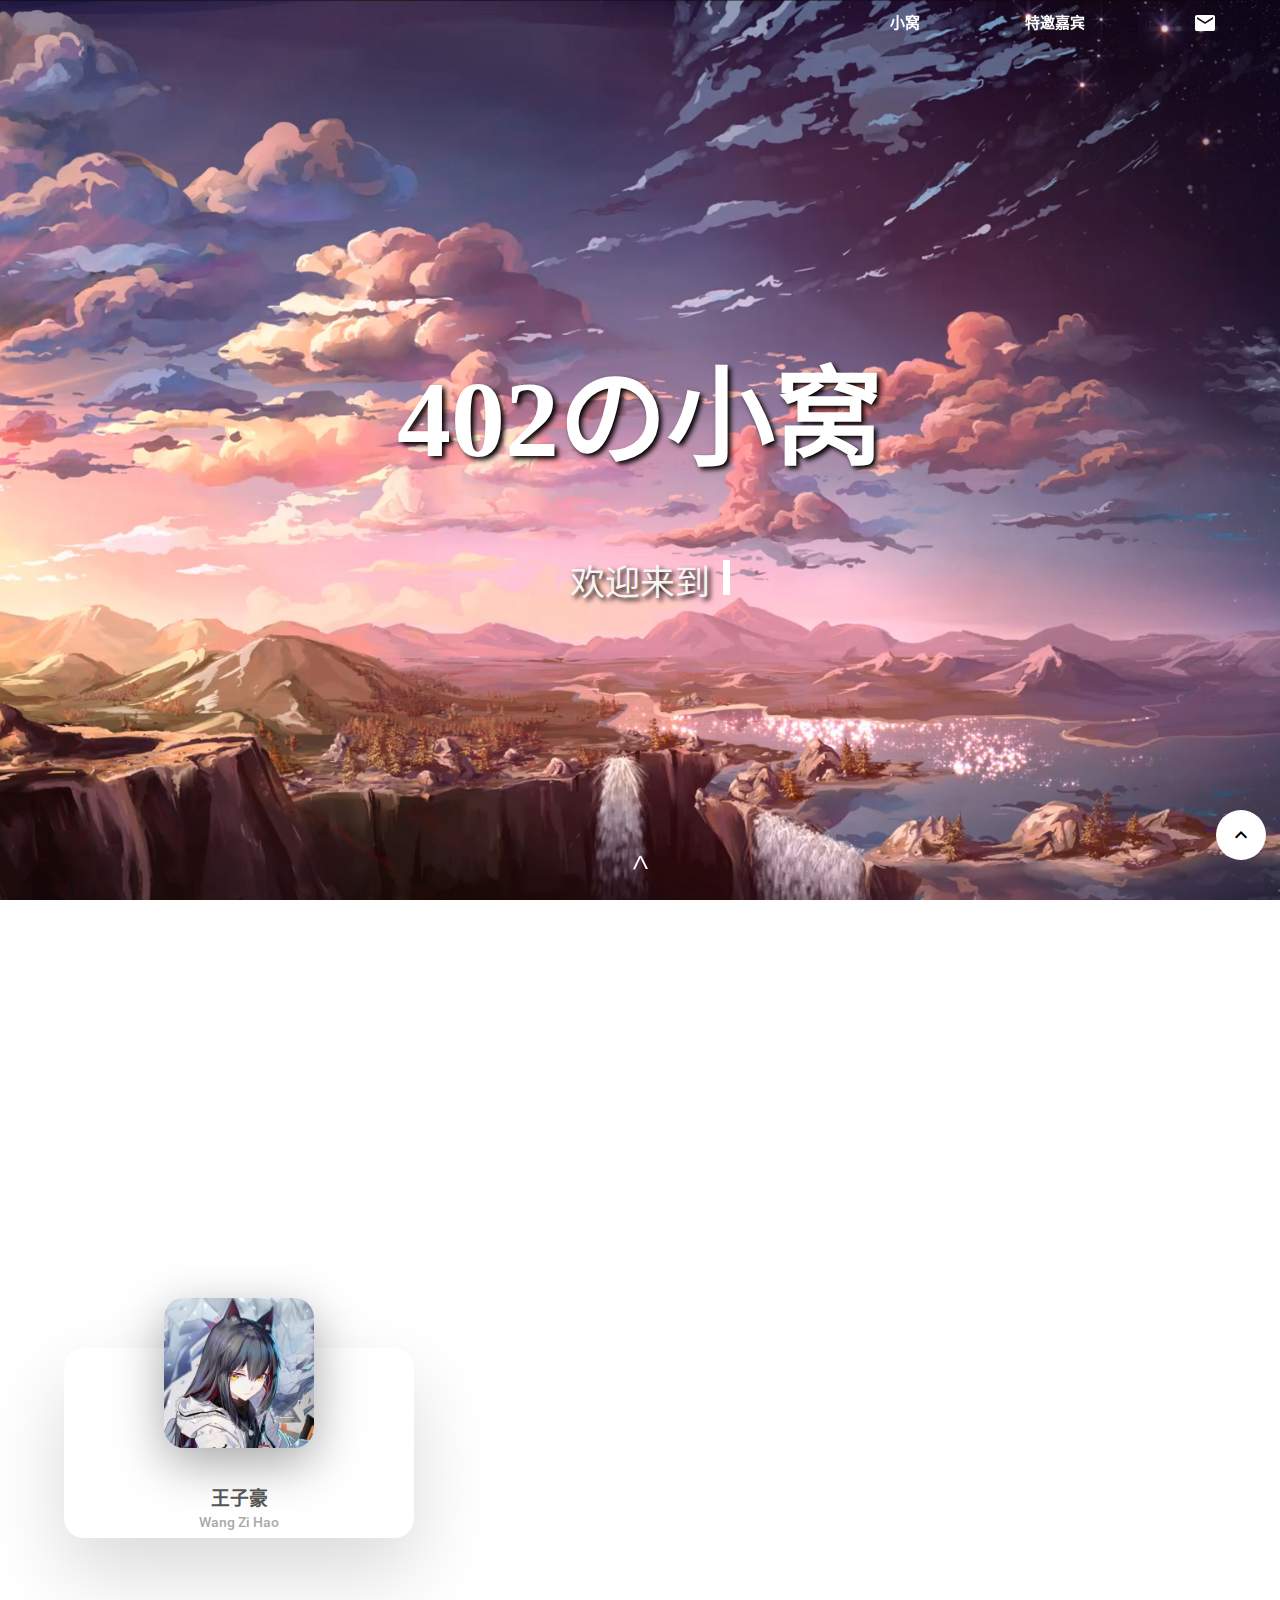
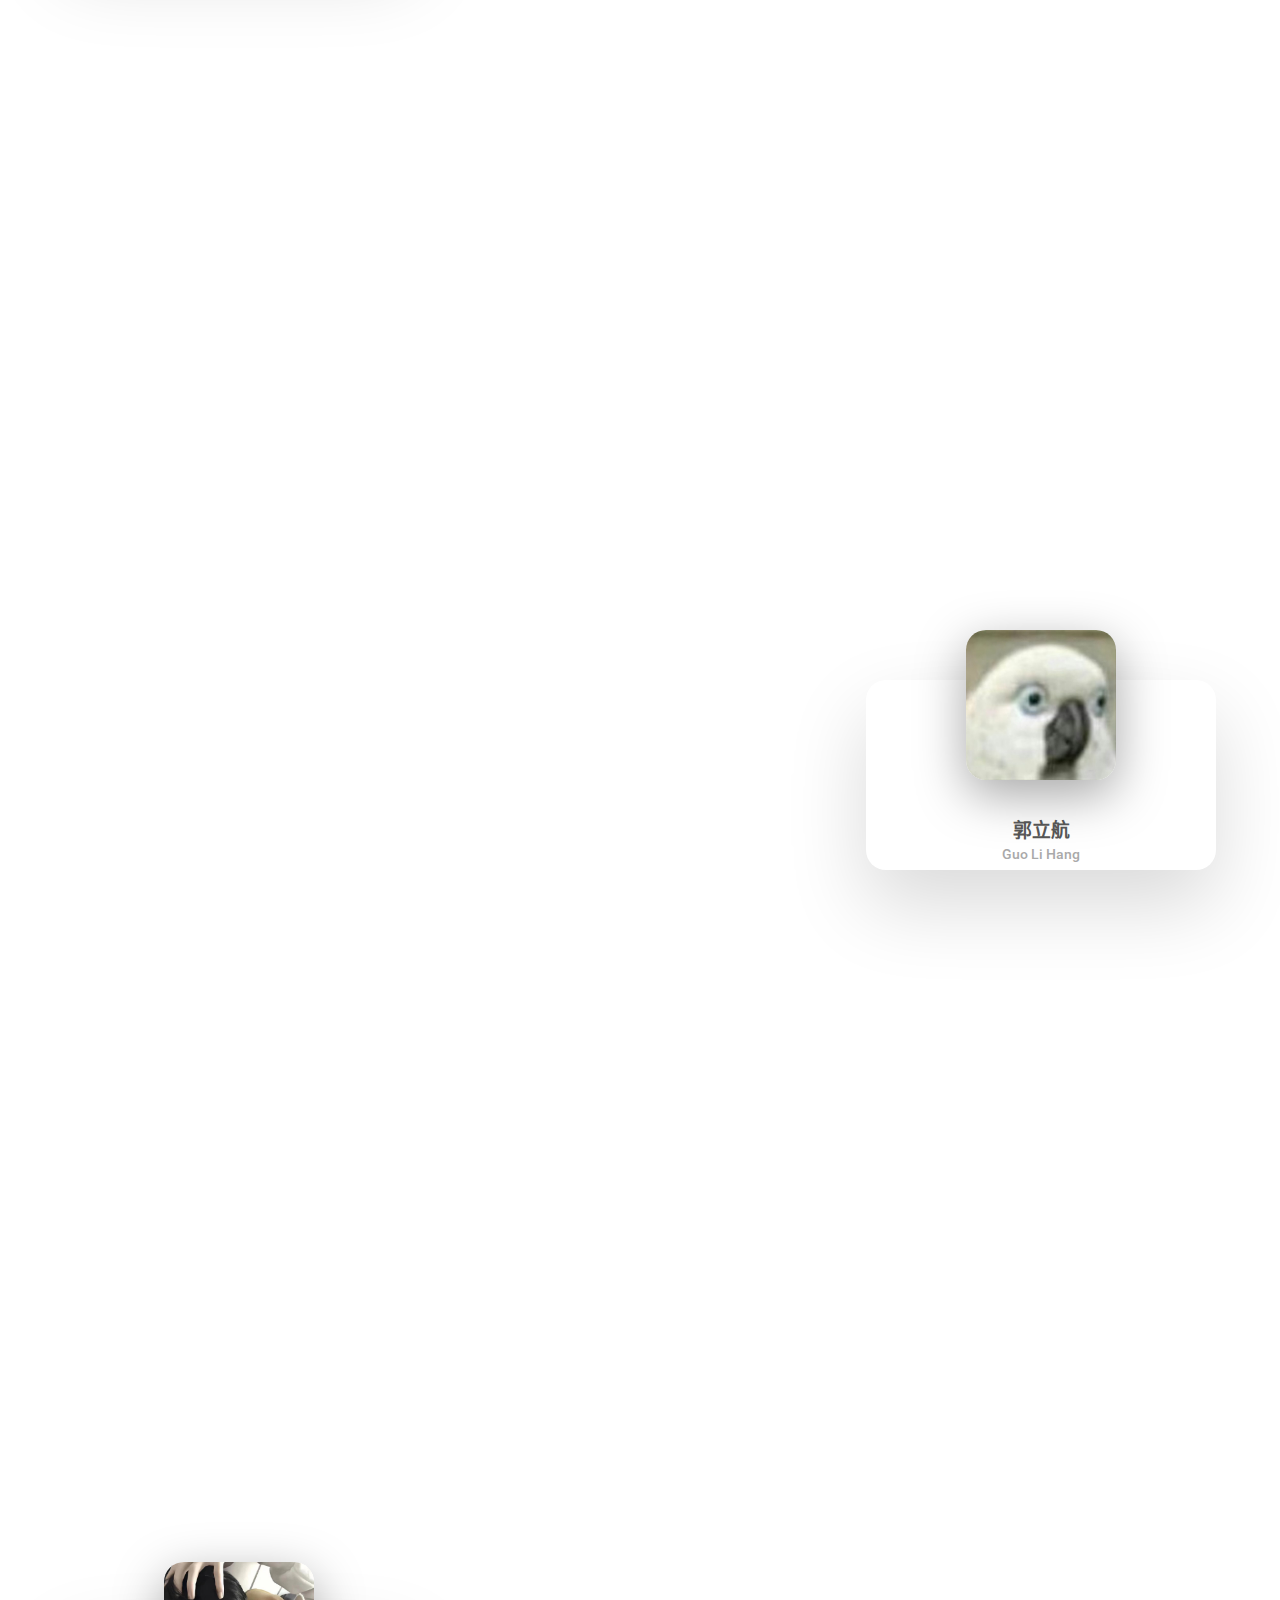
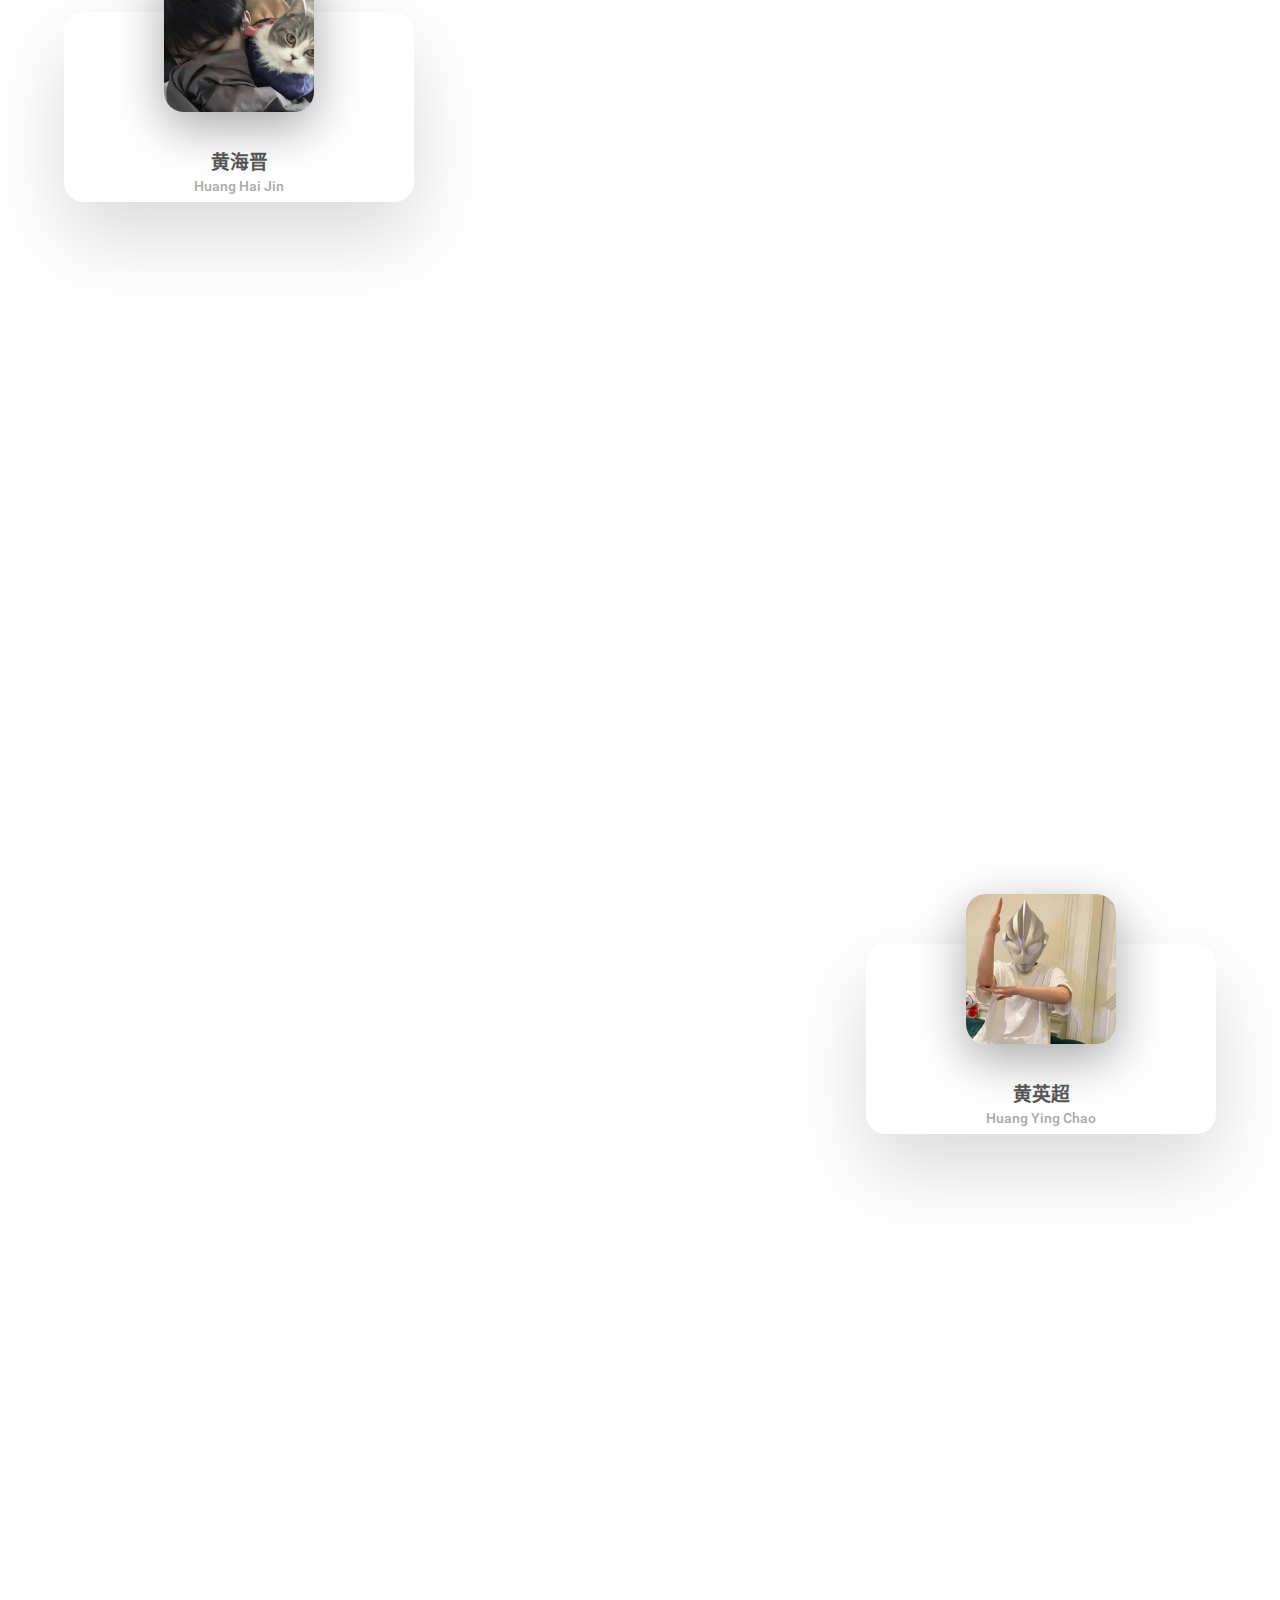
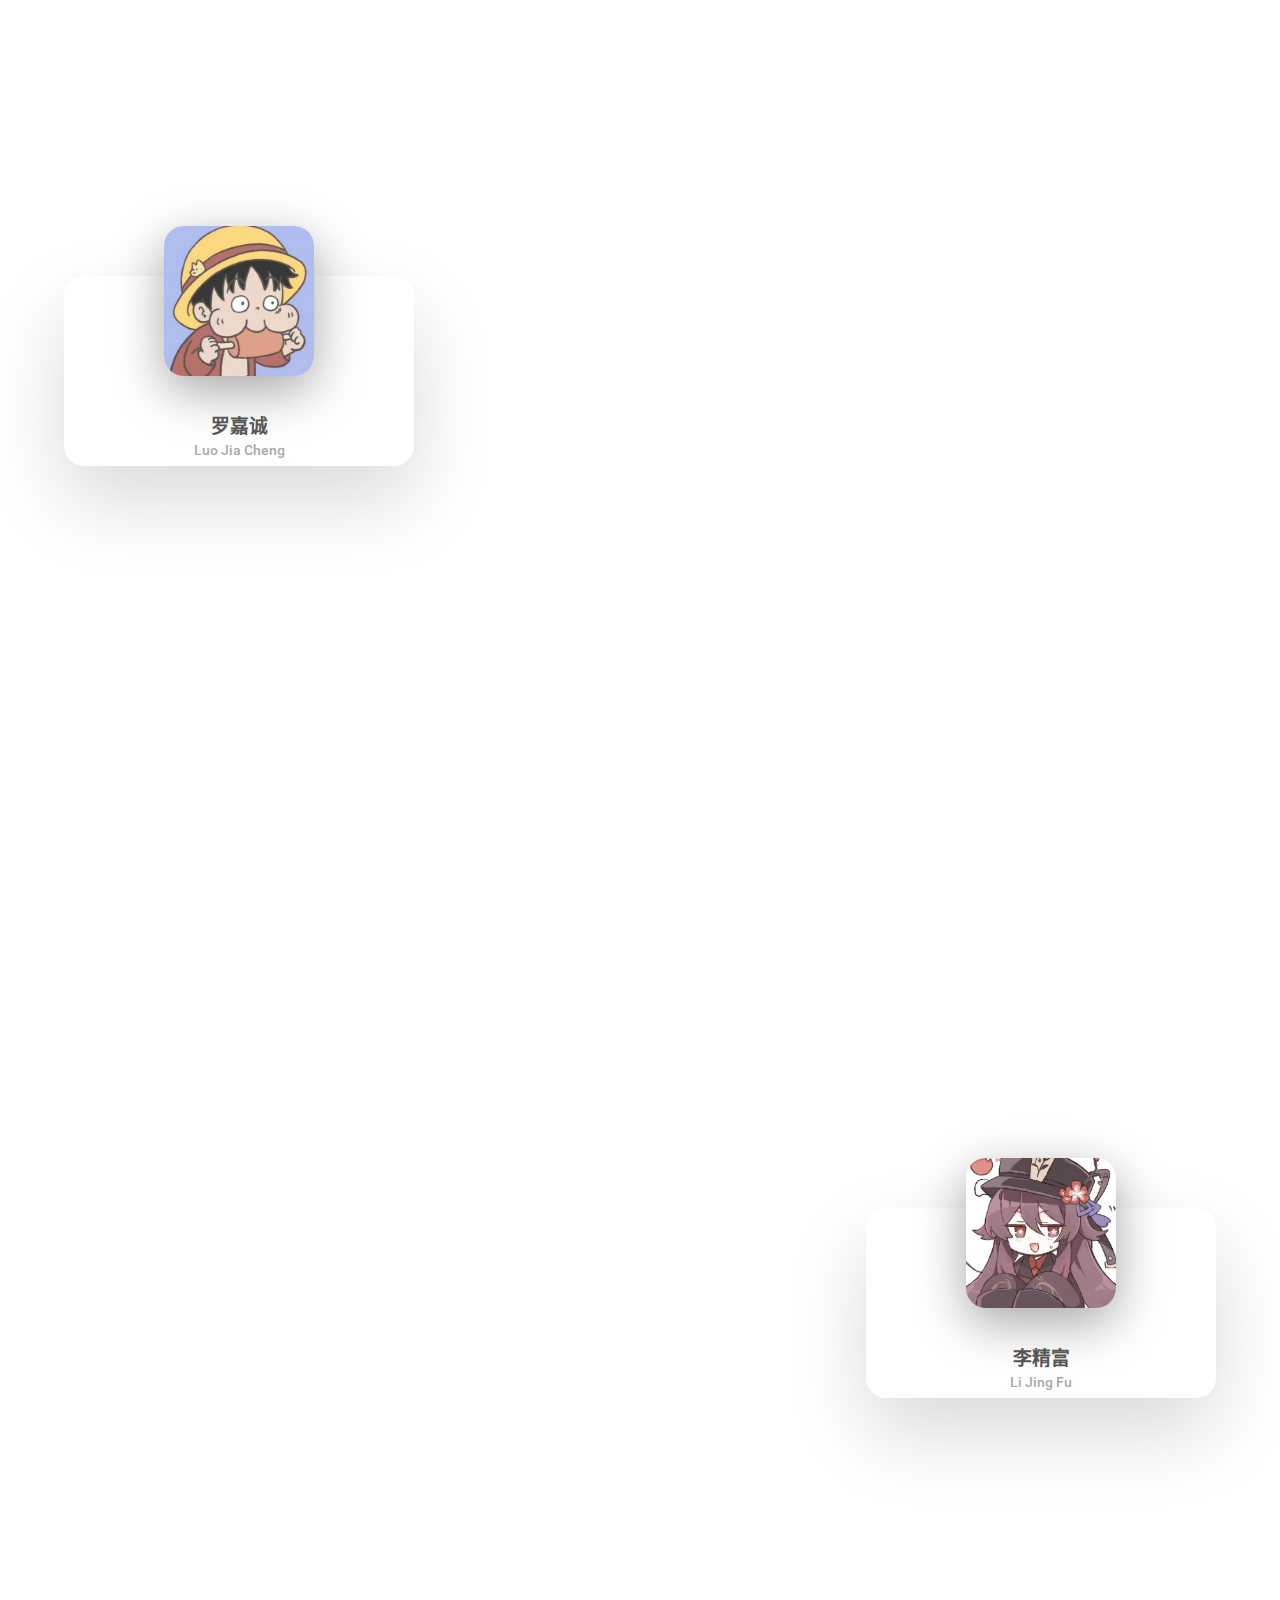
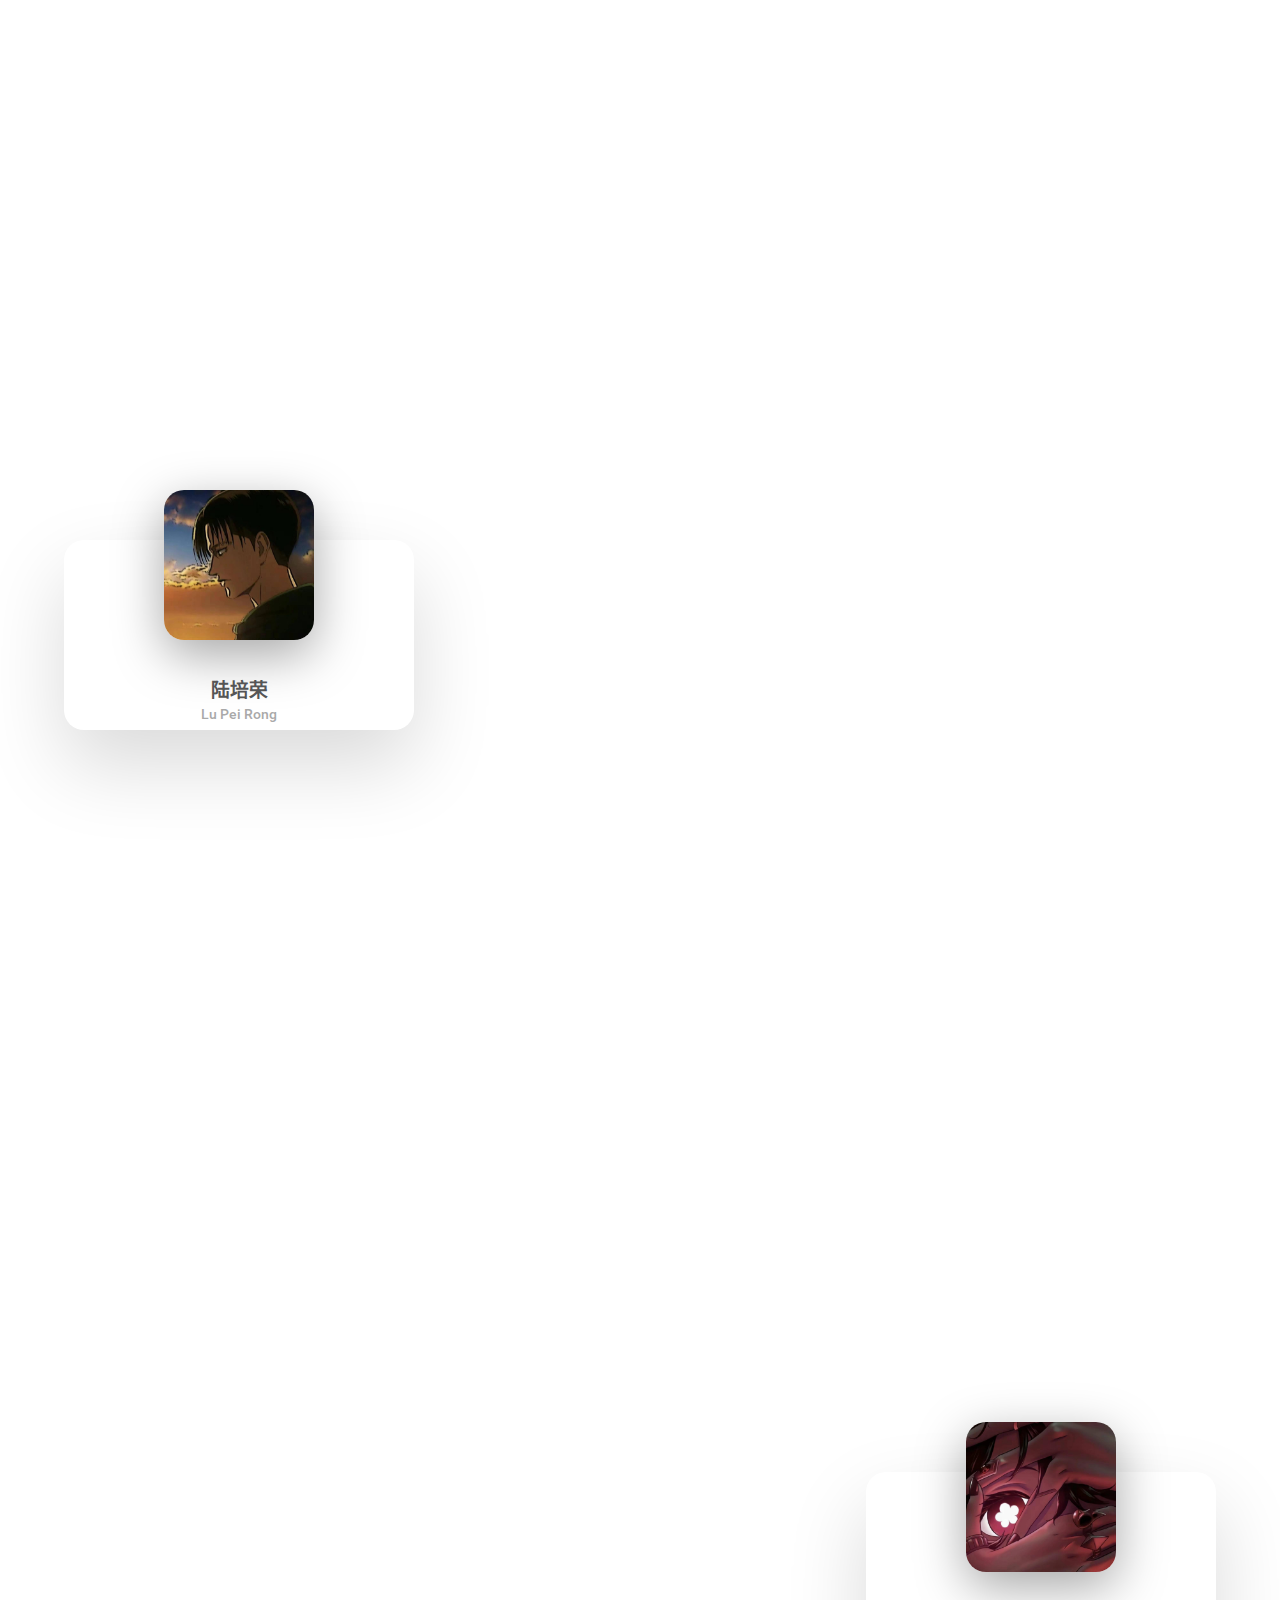
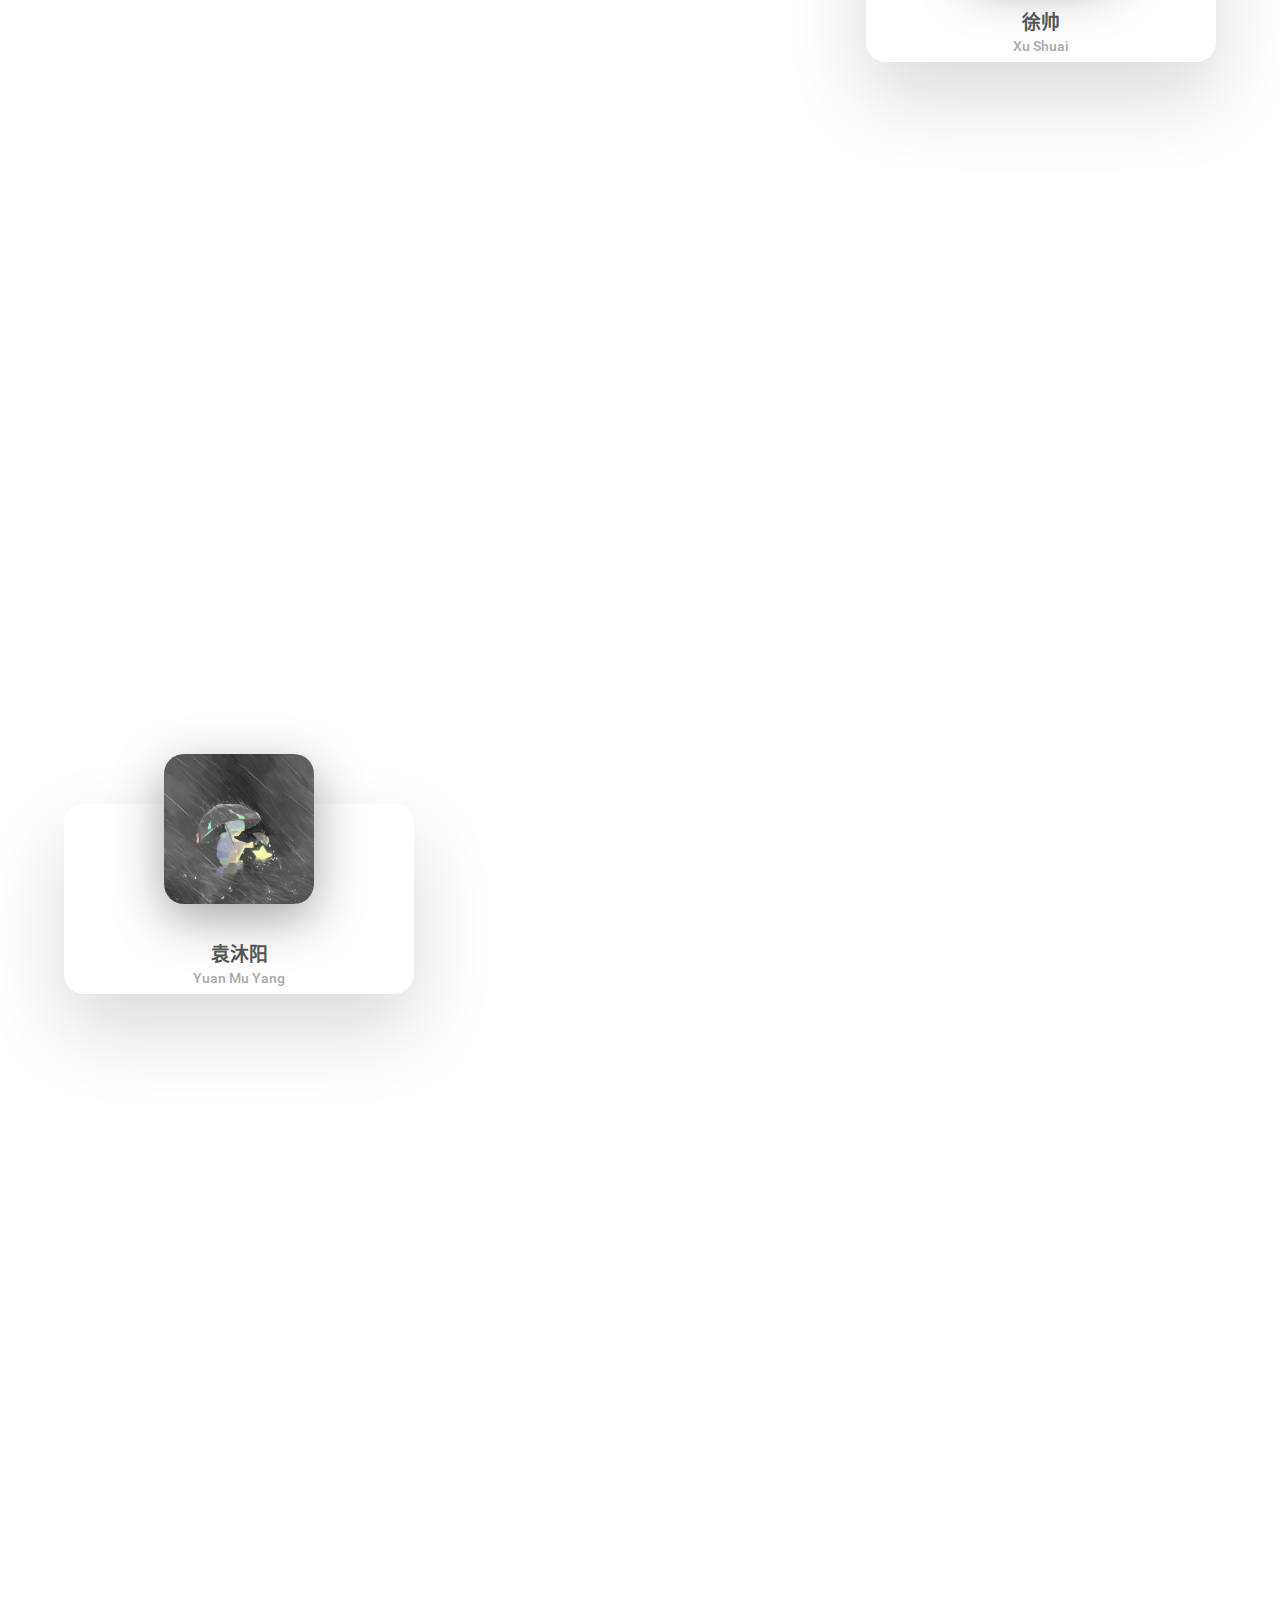
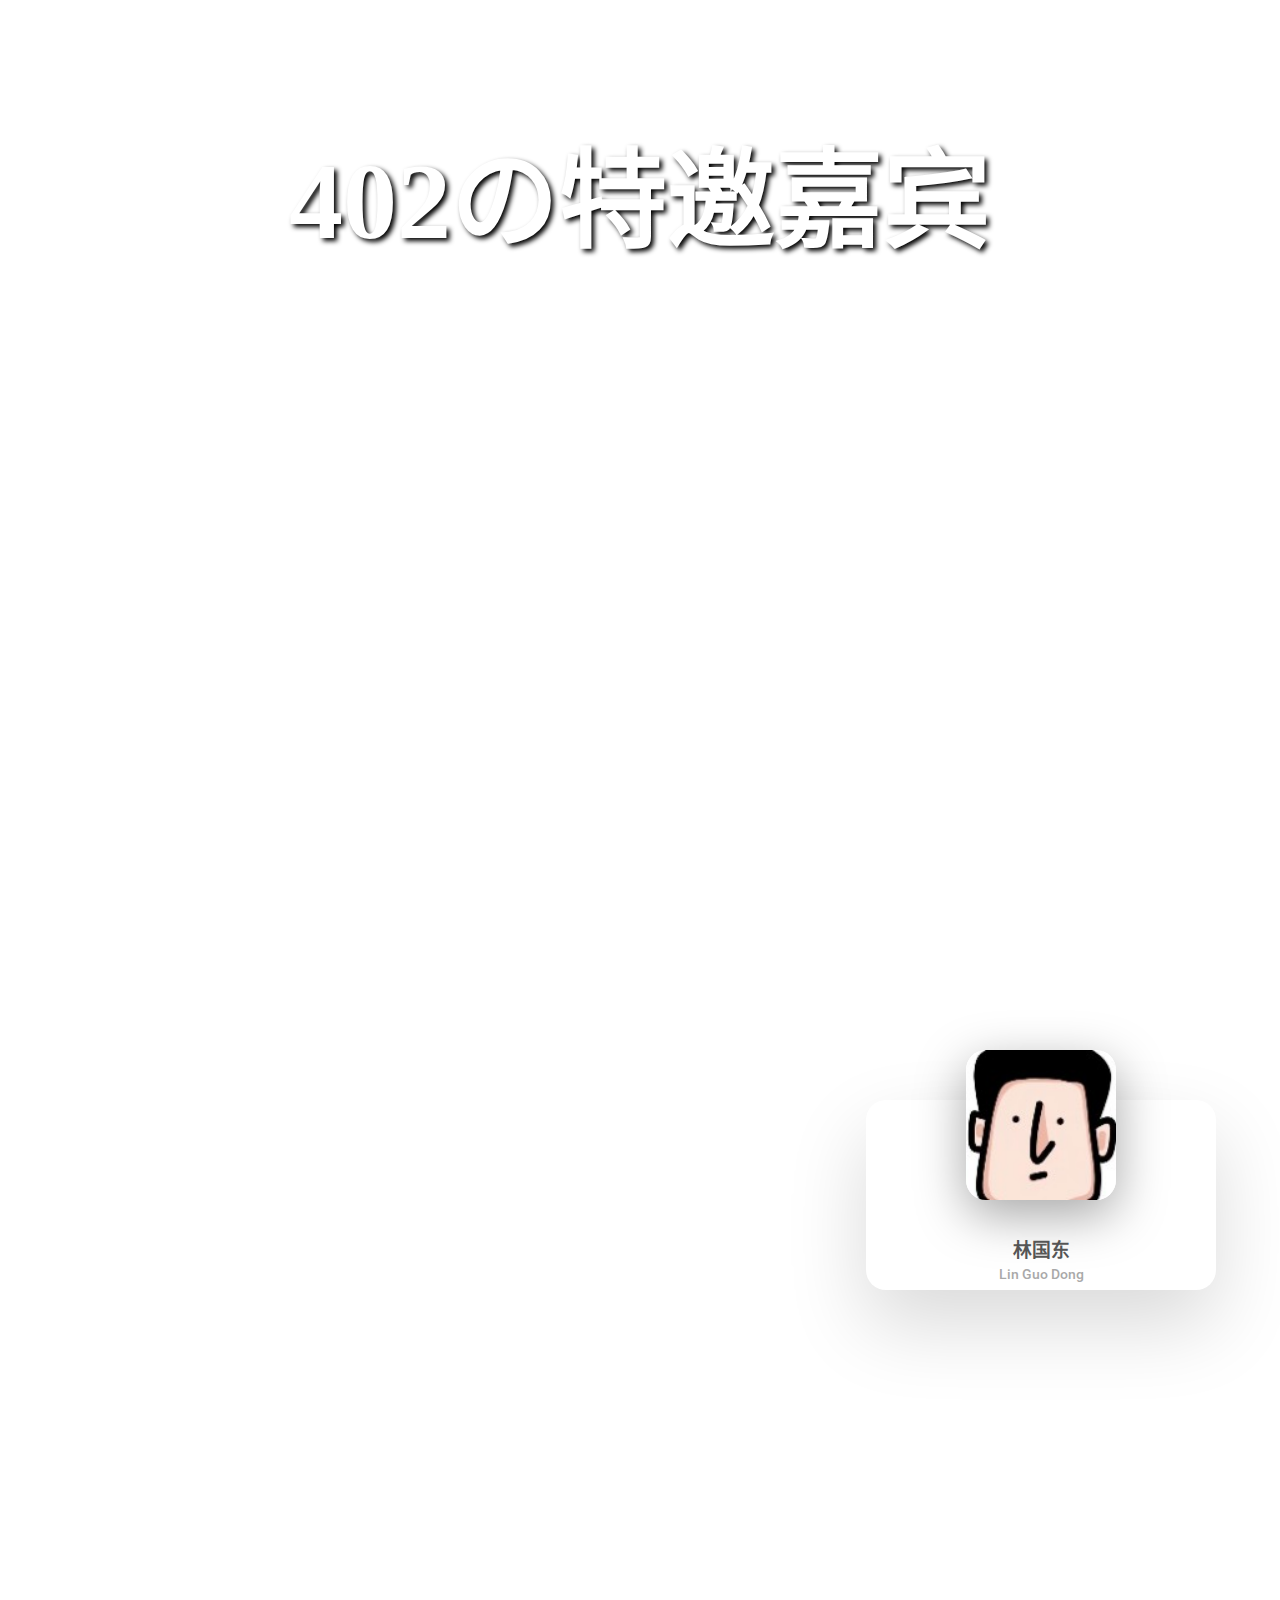
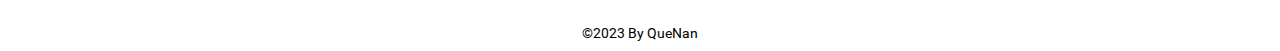
==== index.html @ 963634a8 "Add files via upload" ====
<!DOCTYPE html>
<html lang="zh-CN">

<head>
    <meta charset="UTF-8">
    <meta http-equiv="X-UA-Compatible" content="IE=edge">
    <meta name="viewport" content="width=device-width, initial-scale=1.0">
    <link rel="icon" href="img/icon.png">
    <link rel="stylesheet" href="css/mdui.min.css">
    <link rel="stylesheet" href="css/font.css">
    <link rel="stylesheet" href="css/index.css">
    <title>402の小窝|主页</title>
</head>

<body>
    <div class="ld" style="z-index: 999999999999999999;">
        <div class="loading"></div>
    </div>
    <div class="xup">
        <a href="#header">
            <i class="mdui-icon material-icons">&#xe316;</i>
        </a>
    </div>
    <div class="dbj" style="display: none;">
        <div class="em">
            <div class="em-1">
                <p>
                    x
                </p>
            </div>
            <div class="em-2">
                <h1>联系我</h1>
                <p>
                    邮箱:
                    <a href="mailto:qn2987271942@outlook.com">qn2987271942@outlook.com</a>
                </p>
                <p>
                    申请修改格式：
                </p>
                <p>
                    名字+爱好+外号+特长+个性签名
                </p>
            </div>
        </div>
    </div>
    <div class="nav">
        <ul class="nav-ul">
            
            <li class="xys-xs" style="display: none;">
                <ul class="shell">
                    <li class="button">
                        <span class="sbdj"><i class="mdui-icon material-icons">&#xe5d2;</i></span>
                        <ul id="btul">
                            <li class="lts">
                                <i class="mdui-icon material-icons">&#xe0be;</i>
                                <a href="#header" style="display: inline-block;"><i class="mdui-icon material-icons">&#xe5d8;</i></a>
                            </li>
                            <li><a href="#c1">王子豪</a></li>
                            <li><a href="#c2">郭立航</a></li>
                            <li><a href="#c3">黄海晋</a></li>
                            <li><a href="#c4">黄英超</a></li>
                            <li><a href="#c5">罗嘉诚</a></li>
                            <li><a href="#c6">李精富</a></li>
                            <li><a href="#c7">陆培荣</a></li>
                            <li><a href="#c8">徐帅</a></li>
                            <li><a href="#c9">袁沐阳</a></li>
                            <li><a href="#c10">林国东</a></li>
                        </ul>
                    </li>
                </ul>
            </li>

            <li class="xys-yc">
                <ul class="shell">
                    <li class="button">
                        <span class="sbdj">小窝</span>
                        <ul id="btul">
                            <li class="r1"><a href="#c1">王子豪</a></li>
                            <li><a href="#c2">郭立航</a></li>
                            <li><a href="#c3">黄海晋</a></li>
                            <li><a href="#c4">黄英超</a></li>
                            <li><a href="#c5">罗嘉诚</a></li>
                            <li><a href="#c6">李精富</a></li>
                            <li><a href="#c7">陆培荣</a></li>
                            <li><a href="#c8">徐帅</a></li>
                            <li class="r2"><a href="#c9">袁沐阳</a></li>
                        </ul>
                    </li>
                </ul>
            </li>

            <li class="xys-yc">
                <ul class="shell">
                    <li class="button sbdj">
                        特邀嘉宾
                        <ul>
                            <li class="r3"><a href="#c10">林国东</a></li>
                        </ul>
                    </li>
                </ul>
            </li>
            <li class="xys-yc">
                <i class="mdui-icon material-icons emil">&#xe0be;</i>
            </li>
        </ul>

    </div>
    <header class="header" id="header">
        <section id="img" class="img">
            <h1 class="font6">
                402の小窝
            </h1>
            <div class="text font4"></div>
            <div class="xs">
                <a href="#c1">
                    <img src="img/xs.png">
                </a>
            </div>
        </section>
    </header>
    <main class="main">
        <div class="card-1 cord-b" id="c1">
            <div class="card">
                <div class="imgBx">
                    <img src="img/wzh.jpg">
                </div>
                <div class="content">
                    <div class="details">
                        <h2>王子豪<br><span>Wang Zi Hao</span></h2>
                        <div class="data">
                            <h3>打舟<br><span>爱好</span></h3>
                            <h3>倔王<br><span>外号</span></h3>
                            <h3>倔<br><span>特长</span></h3>
                        </div>
                        <div class="actionBtn">
                            <button>个人主页</button>
                        </div>
                    </div>
                </div>
            </div>
            <div class="cr-text">
                <h1>王子豪</h1>
                <p>
                    这是一个超级超级超级倔的人！！Ps:（真-宿舍长）
                </p>
            </div>
        </div>
        <div class="card-2 cord-a" id="c2">
            <div class="card">
                <div class="imgBx">
                    <img src="img/glh.jpg">
                </div>
                <div class="content">
                    <div class="details">
                        <h2>郭立航<br><span>Guo Li Hang</span></h2>
                        <div class="data">
                            <h3>编程<br><span>爱好</span></h3>
                            <h3>宿舍长<br><span>外号</span></h3>
                            <h3>敲代码<br><span>特长</span></h3>
                        </div>
                        <div class="actionBtn">
                            <button>个人主页</button>
                        </div>
                    </div>
                </div>
            </div>
            <div class="cr-text">
                <h1>郭立航</h1>
                <p>
                    402の宿舍长(虽然不干事)
                </p>
            </div>
        </div>
        <div class="card-3 cord-b" id="c3">
            <div class="card">
                <div class="imgBx">
                    <img src="img/hhj.jpg">
                </div>
                <div class="content">
                    <div class="details">
                        <h2>黄海晋<br><span>Huang Hai Jin</span></h2>
                        <div class="data">
                            <h3>打王者<br><span>爱好</span></h3>
                            <h3>零食批发商<br><span>外号</span></h3>
                            <h3>打野<br><span>特长</span></h3>
                        </div>
                        <div class="actionBtn">
                            <button>个人主页</button>
                        </div>
                    </div>
                </div>
            </div>
            <div class="cr-text">
                <h1>黄海晋</h1>
                <p>
                    偷偷内卷不带我们，超级可恶
                </p>
            </div>
        </div>
        <div class="card-4 cord-a" id="c4">
            <div class="card">
                <div class="imgBx">
                    <img src="img/hyc.jpg">
                </div>
                <div class="content">
                    <div class="details">
                        <h2>黄英超<br><span>Huang Ying Chao</span></h2>
                        <div class="data">
                            <h3>打使<br><span>爱好</span></h3>
                            <h3>402最🗡<br><span>外号</span></h3>
                            <h3>肝钻皮<br><span>特长</span></h3>
                        </div>
                        <div class="actionBtn">
                            <button>个人主页</button>
                        </div>
                    </div>
                </div>
            </div>
            <div class="cr-text">
                <h1>黄英超</h1>
                <p>
                    <!-- 已经把贩🗡刻进DNA里的人，天天就会发<i><b>shao</b></i>，然后继续贩🗡 -->
                    上不去战神
                </p>
            </div>
        </div>
        <div class="card-5 cord-b" id="c5">
            <div class="card">
                <div class="imgBx">
                    <img src="img/ljc.jpg">
                </div>
                <div class="content">
                    <div class="details">
                        <h2>罗嘉诚<br><span>Luo Jia Cheng</span></h2>
                        <div class="data">
                            <h3>海贼王<br><span>爱好</span></h3>
                            <h3>暂定<br><span>外号</span></h3>
                            <h3>打使<br><span>特长</span></h3>
                        </div>
                        <div class="actionBtn">
                            <button>个人主页</button>
                        </div>
                    </div>
                </div>
            </div>
            <div class="cr-text">
                <h1>罗嘉诚</h1>
                <p>
                    一个热爱使的男人
                </p>
            </div>
        </div>
        <div class="card-6 cord-a" id="c6">
            <div class="card">
                <div class="imgBx">
                    <img src="img/ljf.jpg">
                </div>
                <div class="content">
                    <div class="details">
                        <h2>李精富<br><span>Li Jing Fu</span></h2>
                        <div class="data">
                            <h3>玩原神<br><span>爱好</span></h3>
                            <h3>男低音<br><span>外号</span></h3>
                            <h3>肝<br><span>特长</span></h3>
                        </div>
                        <div class="actionBtn">
                            <button>个人主页</button>
                        </div>
                    </div>
                </div>
            </div>
            <div class="cr-text">
                <h1>李精富</h1>
                <p>
                    一个一个的超级胡桃厨
                </p>
            </div>
        </div>
        <div class="card-7 cord-b" id="c7">
            <div class="card">
                <div class="imgBx">
                    <img src="img/lpr.jpg">
                </div>
                <div class="content">
                    <div class="details">
                        <h2>陆培荣<br><span>Lu Pei Rong</span></h2>
                        <div class="data">
                            <h3>玩电脑游戏<br><span>爱好</span></h3>
                            <h3>肌肉猛男<br><span>外号</span></h3>
                            <h3>打篮球<br><span>特长</span></h3>
                        </div>
                        <div class="actionBtn">
                            <button>个人主页</button>
                        </div>
                    </div>
                </div>
            </div>
            <div class="cr-text">
                <h1>陆培荣</h1>
                <p>
                    宿舍最壮，热爱电脑游戏和篮球
                </p>
            </div>
        </div>
        <div class="card-8 cord-a" id="c8">
            <div class="card">
                <div class="imgBx">
                    <img src="img/xs.jpg">
                </div>
                <div class="content">
                    <div class="details">
                        <h2>徐帅<br><span>Xu Shuai</span></h2>
                        <div class="data">
                            <h3>⚪<br><span>爱好</span></h3>
                            <h3>徐丑<br><span>外号</span></h3>
                            <h3>打游戏<br><span>特长</span></h3>
                        </div>
                        <div class="actionBtn">
                            <button>个人主页</button>
                        </div>
                    </div>
                </div>
            </div>
            <div class="cr-text">
                <h1>徐帅</h1>
                <p>
                    打游戏又菜又爱玩，输了还叫
                </p>
            </div>
        </div>
        <div class="card-9 cord-b" id="c9">
            <div class="card">
                <div class="imgBx">
                    <img src="img/ymy.jpg">
                </div>
                <div class="content">
                    <div class="details">
                        <h2>袁沐阳<br><span>Yuan Mu Yang</span></h2>
                        <div class="data">
                            <h3>吃饭<br><span>爱好</span></h3>
                            <h3>小白脸<br><span>外号</span></h3>
                            <h3>长得白<br><span>特长</span></h3>
                        </div>
                        <div class="actionBtn">
                            <button>个人主页</button>
                        </div>
                    </div>
                </div>
            </div>
            <div class="cr-text">
                <h1>袁沐阳</h1>
                <p>
                    宿舍最白的，超爱睡觉
                </p>
            </div>
        </div>
        <div class="header">
            <section id="img-2" class="img">
                <h1 class="font6">
                    402の特邀嘉宾
                </h1>
            </section>
        </div>
        <div class="card-3 cord-a" id="c10" style="margin-bottom: 0;">
            <div class="card">
                <div class="imgBx">
                    <img src="img/lgd.jpg">
                </div>
                <div class="content">
                    <div class="details">
                        <h2>林国东<br><span>Lin Guo Dong</span></h2>
                        <div class="data">
                            <h3>打吃鸡<br><span>爱好</span></h3>
                            <h3>无敌战神<br><span>外号</span></h3>
                            <h3>一穿四<br><span>特长</span></h3>
                        </div>
                        <div class="actionBtn">
                            <button>个人主页</button>
                        </div>
                    </div>
                </div>
            </div>
            <div class="cr-text">
                <h1>林国东</h1>
                <p>
                    果冻一米八，技术顶呱呱
                </p>
            </div>
        </div>
        <footer class="foot-text">
            ©2023 By <a href="https://quenan.top" target="_blank">QueNan</a>
        </footer>
    </main>

    <script src="js/jquery-3.6.4.min.js"></script>
    <script src="js/mdui.min.js"></script>
    <script src="js/index.js"></script>
</body>

</html>
---- css/font.css ----
@font-face {
    font-family: "font1";
    src: url(../fonts/Yunmobei-enfont2.0-Regular-2.ttf);
}

.font1{
    font-family: "font1";
}


@font-face {
	font-family: "font2";
	src: url(../fonts/HongLeiXingShuJianTi-2.otf);
}

.font2 {
	font-family: "font2";
}

@font-face {
	font-family: "font3";
	src: url(../fonts/JinNianYeYaoJiaYouYa-2.ttf);
}

.font3 {
	font-family: "font3";
}

@font-face {
	font-family: "font4";
	src: url(../fonts/YunFengFeiYunTi-2.ttf);
}

.font4 {
	font-family: "font4";
}

@font-face {
	font-family: "font5";
	src: url(../fonts/MaoKenShiJinHei-2.ttf);
}

.font5 {
	font-family: "font5";
}

@font-face {
	font-family: "font6";
	src: url(../fonts/BaoTuXiaoBaiTi-2.ttf);
}

.font6 {
	font-family: "font6";
}
---- css/index.css ----
/* 鼠标样式 */
* {
    cursor: url(../img/pointer32.png), auto !important;
}

a,
button,
i,
.em-1 p,
.sbdj {
    cursor: url(../img/link32.png), auto !important;
}

/* 鼠标样式 */

/* 初始化 */
::selection {
    /*选中样式*/
    background: rgba(255, 123, 244, 0.5);
    color: #fff;
}


::-webkit-scrollbar {
    display: none;
}

* {
    margin: 0;
    padding: 0;
    box-sizing: border-box;
    list-style: none;
    transition: 0.5s;
}

a {
    text-decoration: none;
}

/* 初始化 */

/* 加载动画 */
.ld {
    background: rgb(218, 218, 218);
    position: fixed;
    width: 100%;
    height: 100%;
    z-index: 100;
}

.loading {
    position: absolute;
    top: 50%;
    left: 50%;
    transform: translate(-50%, -50%) rotate(75deg);
    width: 15px;
    height: 15px;
}

.loadtxt {
    position: absolute;
    top: 50%;
    left: 50%;
    /* transform: translate(-50%, -50%) rotate(75deg); */
    width: 15px;
    height: 15px;
}

.loading::before,
.loading::after {
    content: "";
    position: absolute;
    top: 50%;
    left: 50%;
    transform: translate(-50%, -50%);
    width: 15px;
    height: 15px;
    border-radius: 15px;
    animation: loading 1.5s infinite linear;
}

.loading::before {
    box-shadow: 15px 15px #e77f67, -15px -15px #778beb;
}

.loading::after {
    box-shadow: 15px 15px #f8a6c2, -15px -15px #f5cd79;
    transform: translate(-50%, -50%) rotate(90deg);
}

@keyframes loading {
    50% {
        height: 45px;
    }
}

/* 加载动画 */

/* 回到顶部 */

.xup {
    position: fixed;
    top: 90vh;
    left: 95vw;
    width: 50px;
    height: 50px;
    z-index: 998;
    background: white;
    display: flex;
    align-items: center;
    justify-content: center;
    font-size: 25px;
    border-radius: 80px;
    margin-bottom: 5%;
    margin-right: 2%;
}

.xup:hover {
    box-shadow: 0px 0px 5px 2px rgba(34, 34, 34, 0.795);
}

.xup a {
    display: flex;
    align-items: center;
    justify-content: center;
    color: black;
    width: 100%;
    height: 100%;
}

/* 回到顶部 */

/* emil */

.dbj {
    background: rgba(0, 0, 0, 0.5);
    position: fixed;
    width: 100%;
    height: 100%;
    z-index: 1000;
    display: flex;
    justify-content: center;
    align-items: center
}

.em {
    width: 350px;
    height: 500px;
    background: white;
    border-radius: 25px;
}

.em .em-1 {
    margin: 2% 3% 0 0;
    font-size: 25px;
    font-weight: bolder;
    display: flex;
    justify-content: flex-end;
}

.em .em-2 {
    display: flex;
    justify-content: center;
    flex-direction: column;
    align-items: center;
}

.em .em-2 p {
    margin-bottom: 15px;
    font-size: 15px;
    font-weight: 700;
}

.em .em-2 a {
    color: black;
    font-weight: 900;
}

.em .em-2 a:hover {
    color: #ff5f95;
    text-decoration: underline;
    text-shadow: 1px 1px #555;
}

.emil {
    margin-right: 2%;
    margin-left: 2%;
}

/* emil */

/* 头部 */

.header {
    text-align: center;
    width: 100vw;
    height: auto;
    position: relative;
    margin-bottom: 5%;
}

.header .xs {
    width: 100%;
    height: auto;
    position: absolute;
    left: 0;
    bottom: 0;
    display: flex;
    justify-content: center;
}

.xs a {
    transition: 0.5s;
}

.xs a:hover {
    transform: translateY(-20px);
}

section {
    height: 100vh;
    position: relative;
    color: white;
    font-size: 6vh;
    /* 文字阴影 */
    text-shadow: 0.2rem 0.2rem 0.3rem rgb(0 0 0);
    /* 弹性布局 */
    display: flex;
    /* 水平居中 */
    justify-content: center;
    /* 垂直居中 */
    align-items: center;
}

.img {
    overflow: hidden;
    /* 背景图片不重复 */
    background-repeat: no-repeat;
    /* 背景图片位置：居中 */
    background-position: center;
    /* 背景图片固定 */
    background-attachment: fixed !important;
    background-size: cover;
    /* 禁止用户误选中 */
    user-select: none;
    display: flex;
    flex-direction: column;
}

#img {
    background: url(../img/bj.jpg);
    background-size: cover;
}

#img-2 {
    background: url(../img/bj3.jpg);
    background-size: cover;
}

/* 头部 */

/* 打字机 */
.text {
    display: inline-block;
    position: relative;
    font-size: 35px;
    height: 60px;
    line-height: 60px;
    color: rgb(245, 245, 245);
    text-shadow: 0.2rem 0.2rem 0.3rem rgb(0 0 0);
}

.text::after {
    content: '';
    position: absolute;
    right: -20px;
    top: 6px;
    height: 35px;
    width: 7px;
    background-color: #fff;
    animation: san 0.5s steps(1) infinite;
}

/* 打字机 */

/* 底部版权 */
.foot-text {
    z-index: 999;
    background: #fff;
    position: absolute;
    height: 35px;
    text-align: center;
    line-height: 35px;
    width: 100%;
    color: #000;
    font-size: 14px;
}

.foot-text a {
    font-size: 14px;
    color: #000;
    transition: 0.5s;
}

.foot-text a:hover {
    color: rgb(231, 138, 235);
}

/* 底部版权 */

/* 主体 */

.cord-a,
.cord-b {
    height: 100vh;
    width: 100%;
    padding: 0 5% 0 5%;
    background-attachment: fixed !important;
    margin-bottom: 2.5%;
}

.cord-a {
    display: flex;
    align-items: center;
    justify-content: flex-start;
    flex-direction: row-reverse;
}

.cord-a h1 {
    display: flex;
    justify-content: flex-end;
}

.cord-b {
    display: flex;
    align-items: center;
    justify-content: flex-start;
}

.cr-text {
    margin: 0 10% 0 10%;
    color: white;
}

.cr-text>h1 {
    font-size: 3em;
}

.cr-text>p {
    margin-top: 5%;
    font-size: 1em;
}

.card-1 {
    background-image: linear-gradient(0deg, rgb(179, 227, 255), rgb(255, 237, 179));
}

.card-2 {
    background-image: linear-gradient(180deg, rgb(199, 255, 229), rgb(204, 255, 205));
}

.card-3 {
    background-image: linear-gradient(180deg, rgb(231, 255, 184), rgb(241, 153, 255));
}

.card-4 {
    background-image: linear-gradient(0deg, rgb(158, 255, 182), rgb(194, 199, 255));
}

.card-5 {
    background-image: linear-gradient(180deg, rgb(182, 255, 161), rgb(255, 221, 204));
}

.card-6 {
    background-image: linear-gradient(180deg, rgb(179, 233, 255), rgb(158, 248, 245));
}

.card-7 {
    background-image: linear-gradient(180deg, rgb(247, 179, 255), rgb(204, 254, 255));
}

.card-8 {
    background-image: linear-gradient(180deg, rgb(179, 255, 204), rgb(255, 207, 204));
}

.card-9 {
    background-image: linear-gradient(180deg, rgb(179, 221, 255), rgb(255, 253, 204));
}

/* 主体 */

/*卡片*/

.card {
    z-index: 997;
    margin-top: 5%;
    position: relative;
    width: 350px;
    height: 190px;
    /* height: 450px; */
    background: #fff;
    border-radius: 20px;
    box-shadow: 0 35px 80px rgba(0, 0, 0, 0.15);
    transition: 0.5s;
}

.card:hover {
    height: 450px;
    box-shadow: 0 11px 15px -7px rgba(68, 68, 68, 0.5), 0 24px 38px 3px rgba(68, 68, 68, 0.5), 0 9px 46px 8px rgba(68, 68, 68, 0.5);
}

.imgBx {
    position: absolute;
    left: 50%;
    top: -50px;
    transform: translateX(-50%);
    width: 150px;
    height: 150px;
    background: #fff;
    border-radius: 20px;
    box-shadow: 0 15px 50px rgba(0, 0, 0, 0.35);
    overflow: hidden;
    transition: 0.5s;
}

.card:hover .imgBx {
    width: 250px;
    height: 250px;
}

.imgBx img {
    position: absolute;
    top: 0;
    left: 0;
    width: 100%;
    height: 100%;
    object-fit: cover;
}

.card .content {
    position: absolute;
    width: 100%;
    height: 100%;
    display: flex;
    justify-content: center;
    align-items: flex-end;
    overflow: hidden;
}

.card .content .details {
    padding: 40px;
    text-align: center;
    width: 100%;
    transition: 0.5s;
    transform: translateY(150px);
}

.card:hover .content .details {
    transform: translateY(0px);
}

.card .content .details h2 {
    font-size: 1.25em;
    font-weight: 600;
    color: #555;
    line-height: 1.2em;
}

.card .content .details h2 span {
    font-size: 0.75em;
    font-weight: 500;
    opacity: 0.5;
}

.card .content .details .data {
    display: flex;
    justify-content: space-between;
    margin: 20px 0;
}

.card .content .details .data h3 {
    font-size: 1em;
    color: #555;
    line-height: 1.2em;
    font-weight: 600;
}

.card .content .details .data h3 span {
    font-size: 0.85em;
    font-weight: 400;
    opacity: 0.5;
}

.card .content .details .actionBtn {
    display: flex;
    justify-content: center;
}

.card .content .details .actionBtn button {
    padding: 10px 30px;
    border-radius: 5px;
    border: none;
    outline: none;
    font-size: 1em;
    font-weight: 500;
    background: #ff5f95;
    color: #fff;
    cursor: pointer;
}

/*卡片*/

/* 导航栏 */

.nav {
    position: fixed;
    width: 100vw;
    transition: 0.5s;
    z-index: 999;
    background: rgba(0, 0, 0, 0);
    height: 5vh;
    display: flex;
    justify-content: flex-end;
    align-items: center;
}

.nav .nav-ul {
    width: 100%;
    display: flex;
    align-items: center;
    justify-content: flex-end;
    transition: 0;
}

.nav .nav-ul li {
    width: 150px;
    font-weight: bolder;
    text-align: center;
}

.nav h1 {
    margin-left: 1%;
    font-size: 1em;
    color: rgba(0, 0, 0, 0);
}

.nav ul {
    color: white;
}

.nav:hover {
    box-shadow: 1px 1px 5px 5px rgba(61, 61, 61, 0.8);
    background: white;
}

.nav:hover i,
.nav:hover ul li {
    color: black;
}


/* 导航栏 */

/* 导航栏下拉菜单 */

.button {
    height: 50px;
    line-height: 50px;
    cursor: pointer;
    text-align: center;
}

.button ul {
    width: 150px;
}

.button ul li {
    height: 0;
    opacity: 0;
    transform: translateY(-50px);
    background-color: white;
    transition: 0.5s;
}

.button ul .r1 {
    border-radius: 10px 10px 0 0;
}

.button ul .r2 {
    border-radius: 0 0 10px 10px;
}

.button ul .r3 {
    border-radius: 10px;
}

.button ul li a {
    display: block;
    /*让a填满li*/
}

.button ul li:hover {
    background: #4ae4ff;
}

.button ul li:hover a {
    color: white;
}

.button ul li a {
    font-weight: bolder;
    color: black;
}

.shell:hover li {
    height: 50px;
    opacity: 1;
    transform: translateY(0);
}

/* 导航栏下拉菜单 */


@media (max-width: 1080px) {
    /* 隐藏显示 */

    .xys-xs {
        display: block !important;
    }

    .xys-yc {
        display: none;
    }

    /* 隐藏显示 */

    /*卡片*/

    .cord-a,
    .cord-b {
        display: flex;
        justify-content: space-evenly;
        flex-wrap: wrap;
        flex-direction: column;
    }

    .card .content .details {
        padding-top: 10px;
    }

    /*卡片*/

    /* 导航栏与下拉 */

    .nav {
        box-shadow: none;
    }

    .nav-ul {
        display: flex;
        justify-content: center !important;
        align-items: center;
    }

    .lts {
        display: flex !important;
        align-items: center;
        justify-content: space-evenly;
    }

    .button ul li {
        width: 100vw !important;
        margin: 0;
        border-radius: 0 0;
    }

    .button ul {
        margin: 0;
        display: flex;
        flex-direction: column;
        align-items: center;
    }

    .button:hover ul li {
        height: 60px;
    }

    .button ul li:hover {
        height: 60px;
        background: white;
    }

    .button ul li:hover a {
        color: black;
    }

    .nav:hover {
        border-bottom: 5px solid black;
    }

    .nav-ul,
    .shell {
        width: 100%;
    }

    /* 导航栏与下拉 */

    /*回到顶部*/

    .xup {
        display: none;
    }

    /* 回到顶部 */

    /* emil */

    .emil {
        display: none;
    }

    /* emil */

    /* 主体 */

    .cr-text {
        display: flex;
        justify-content: center;
        flex-direction: column;
        align-items: center;
    }

    /* 主体 */
}
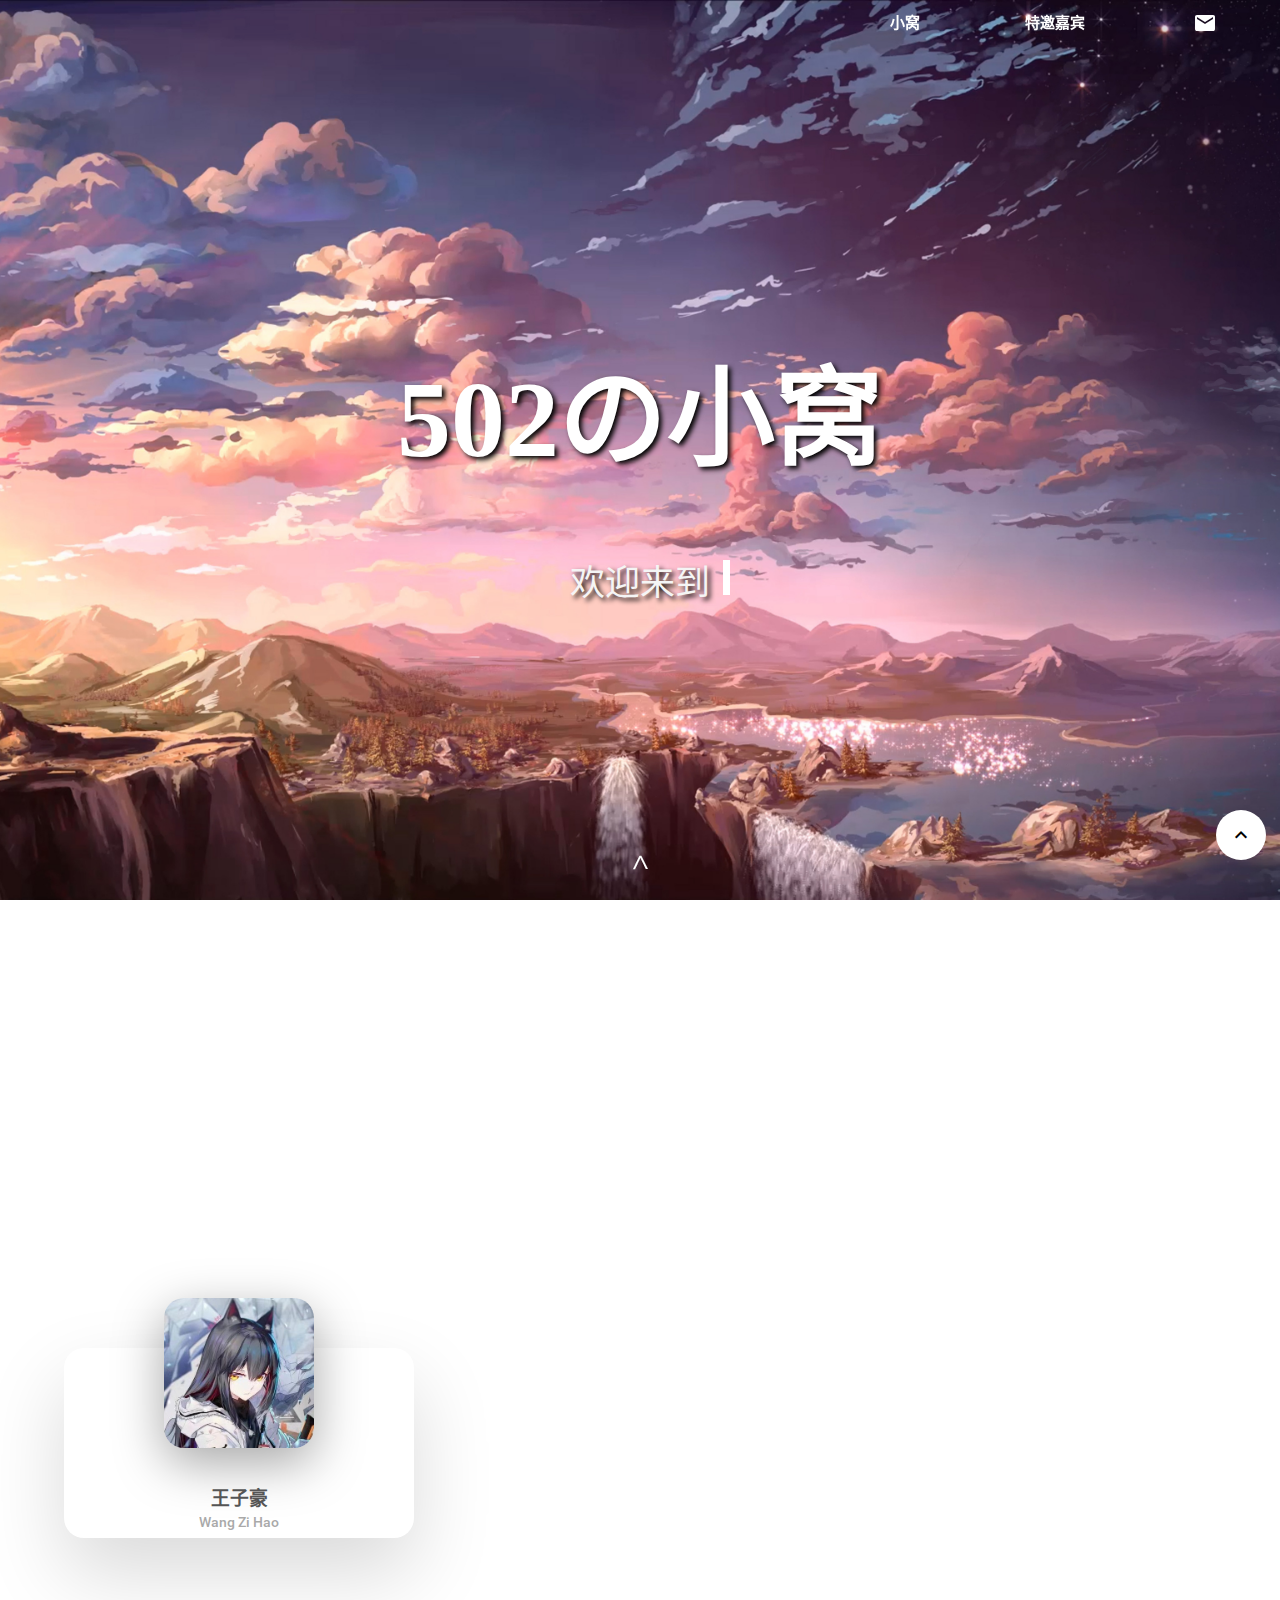
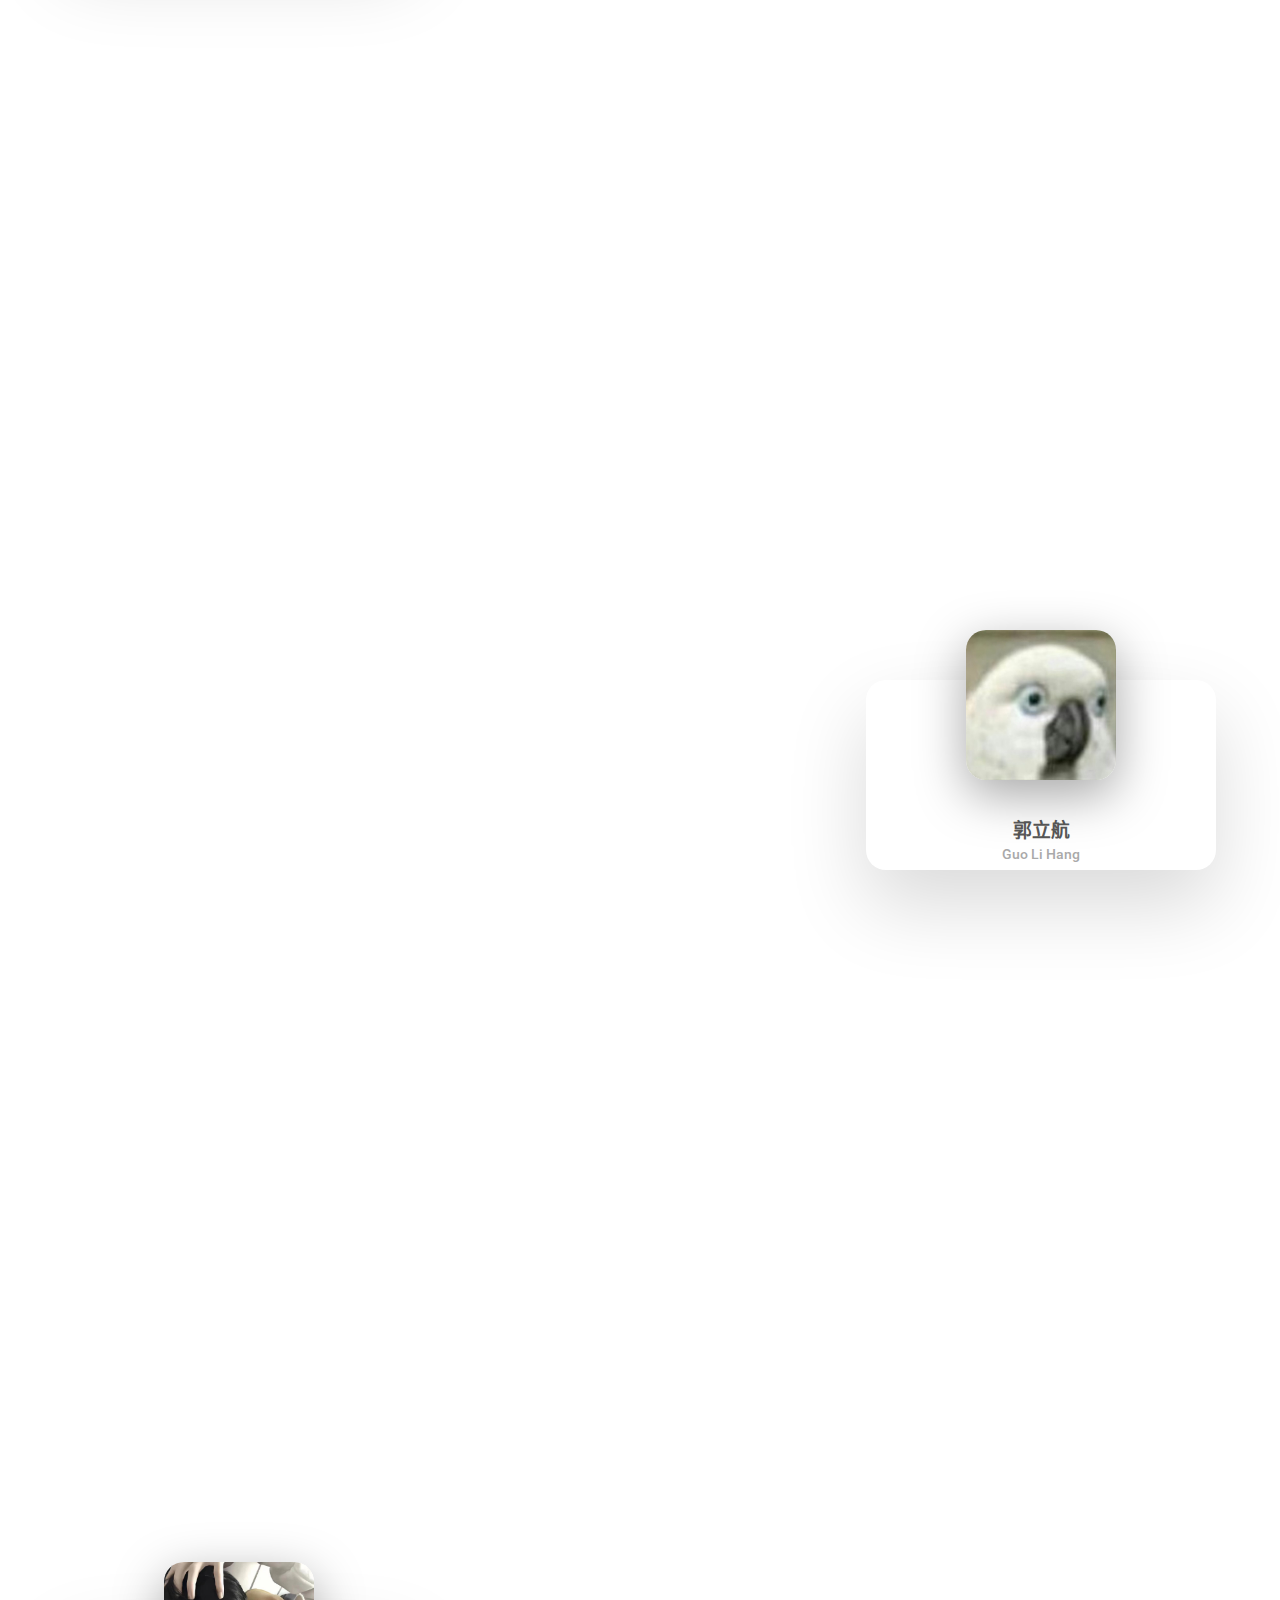
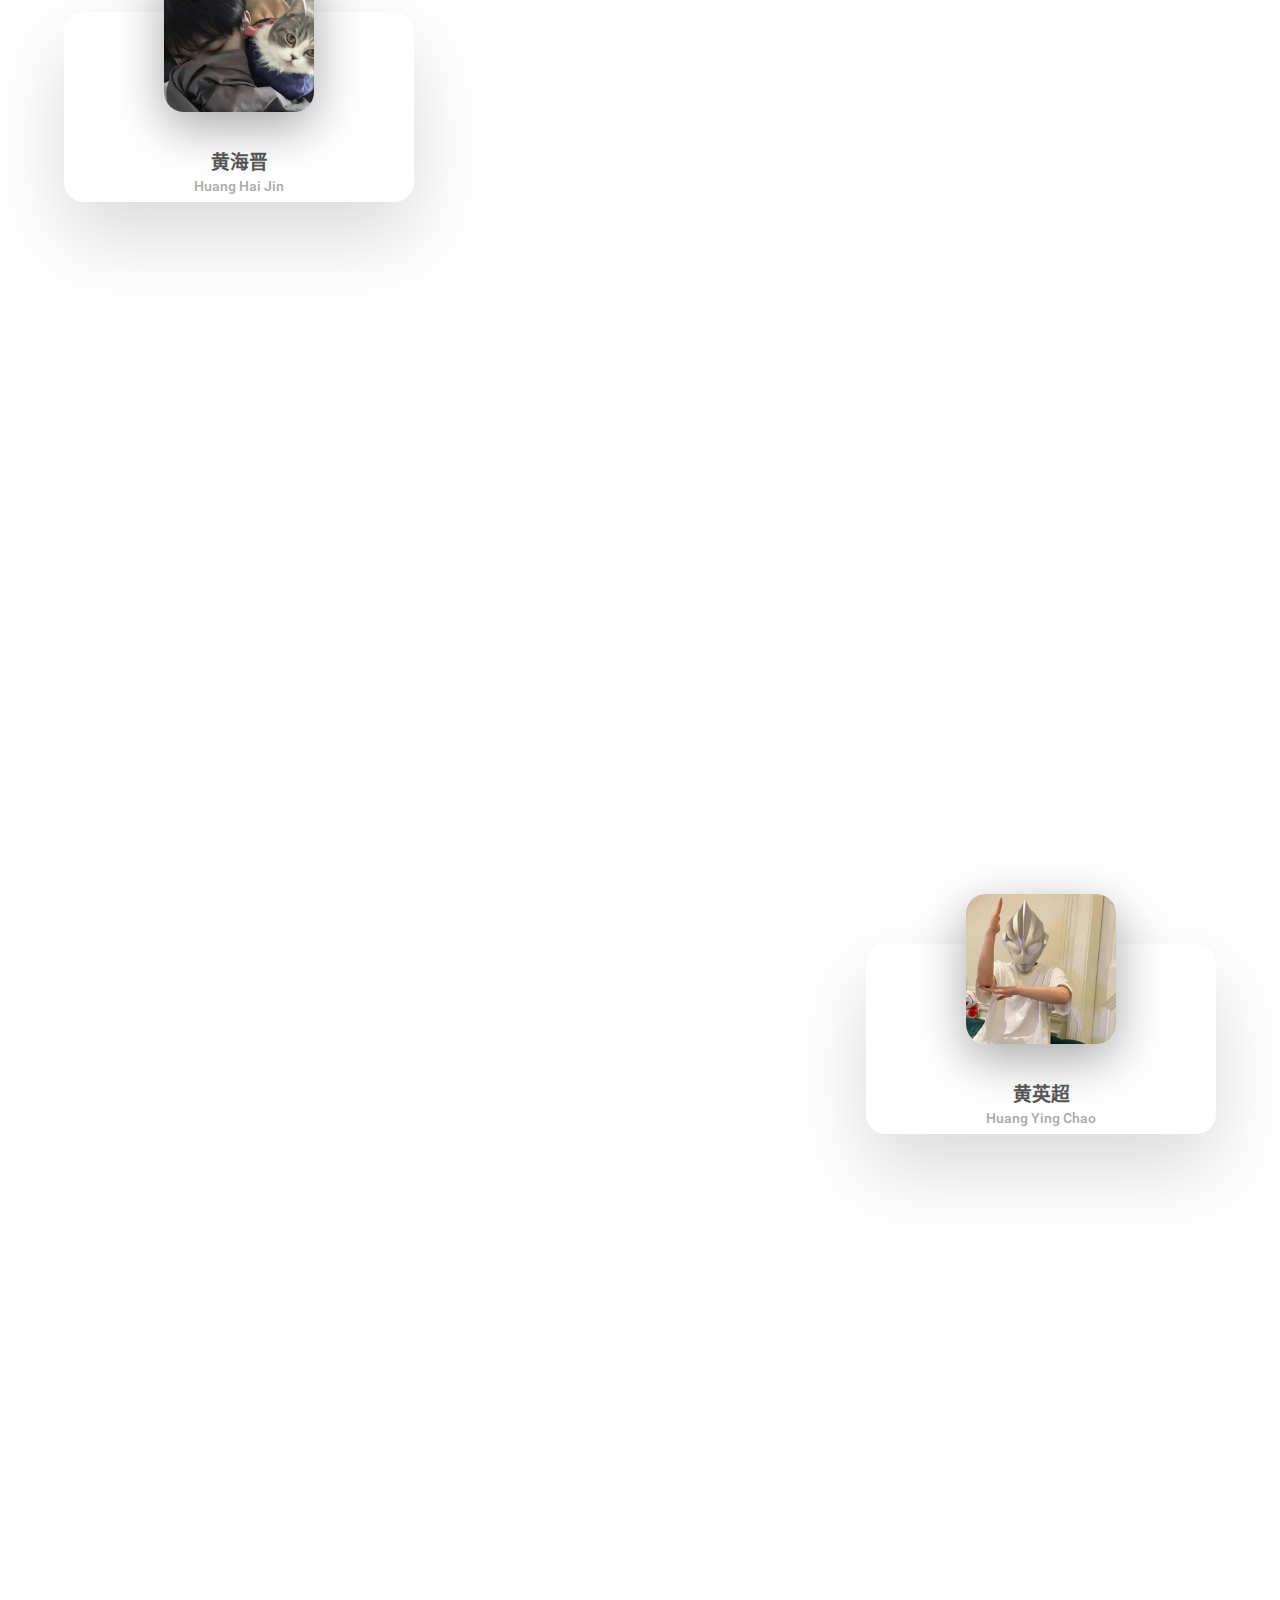
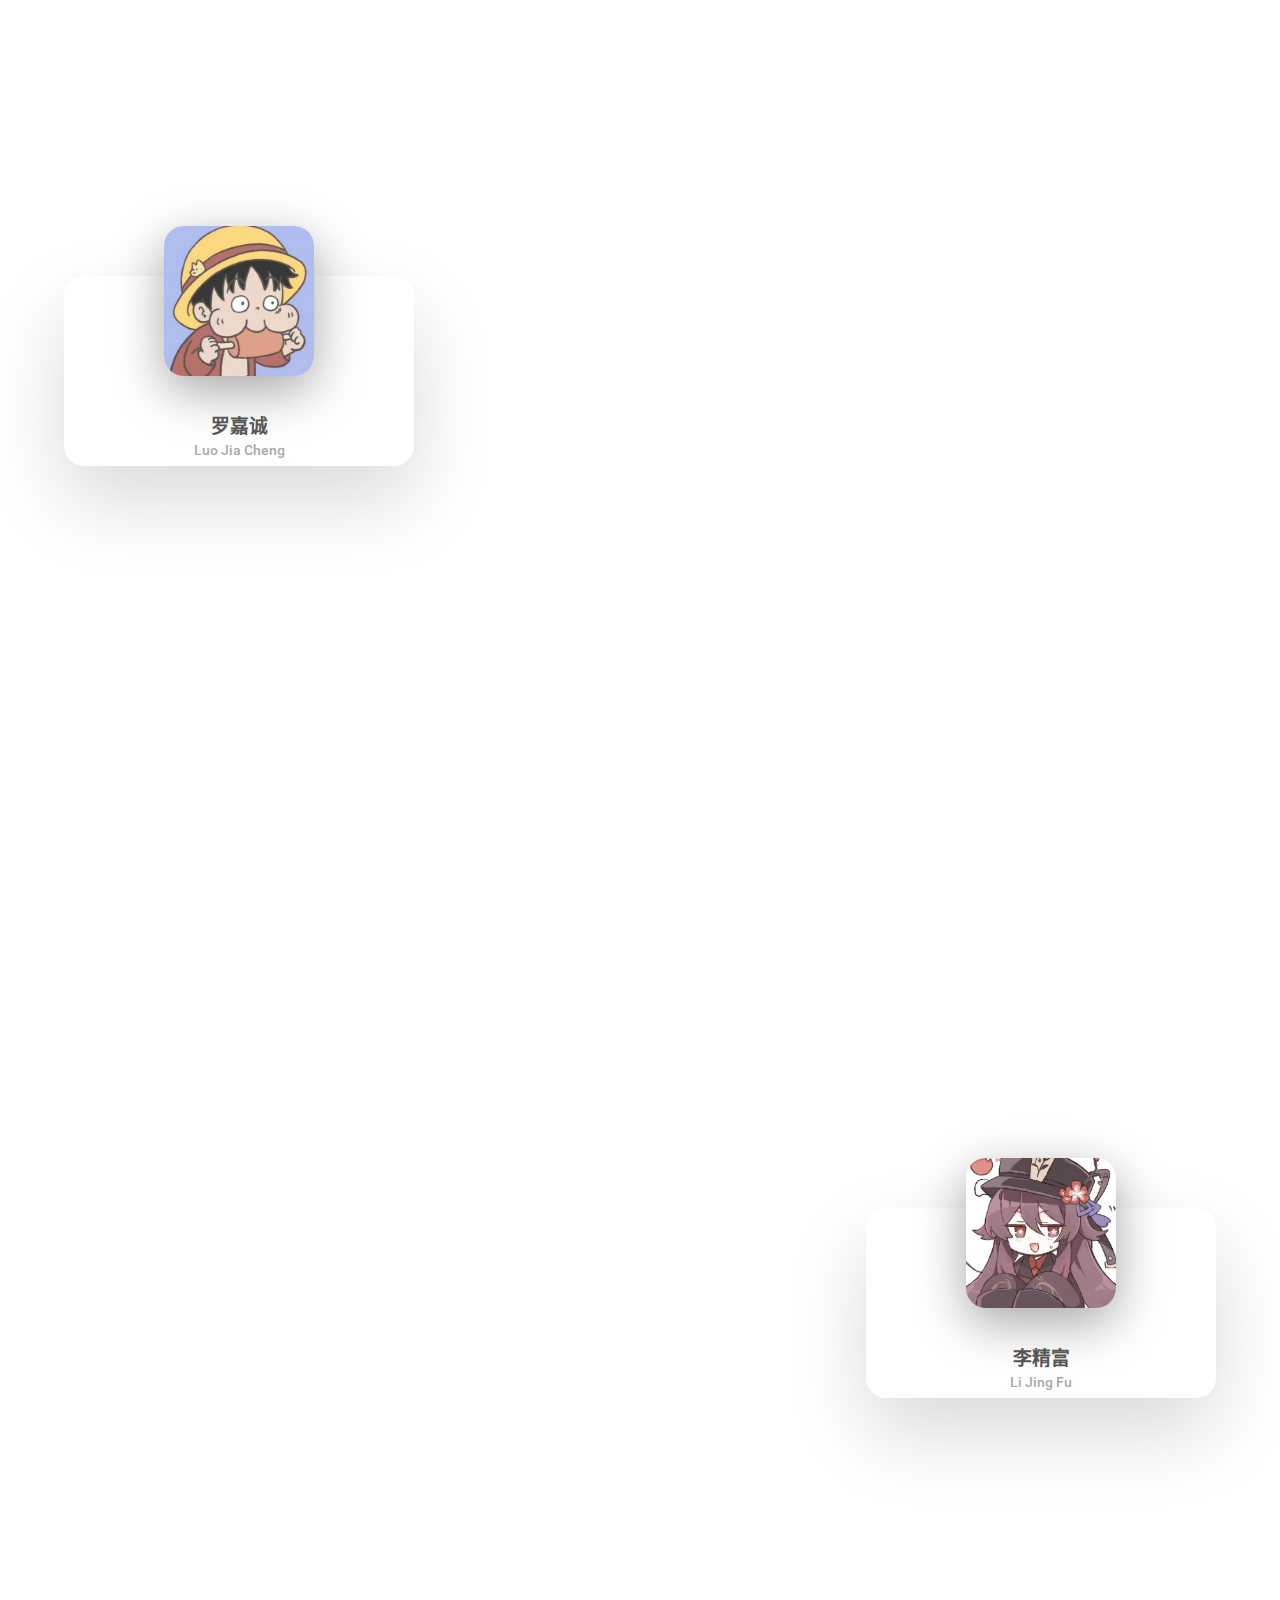
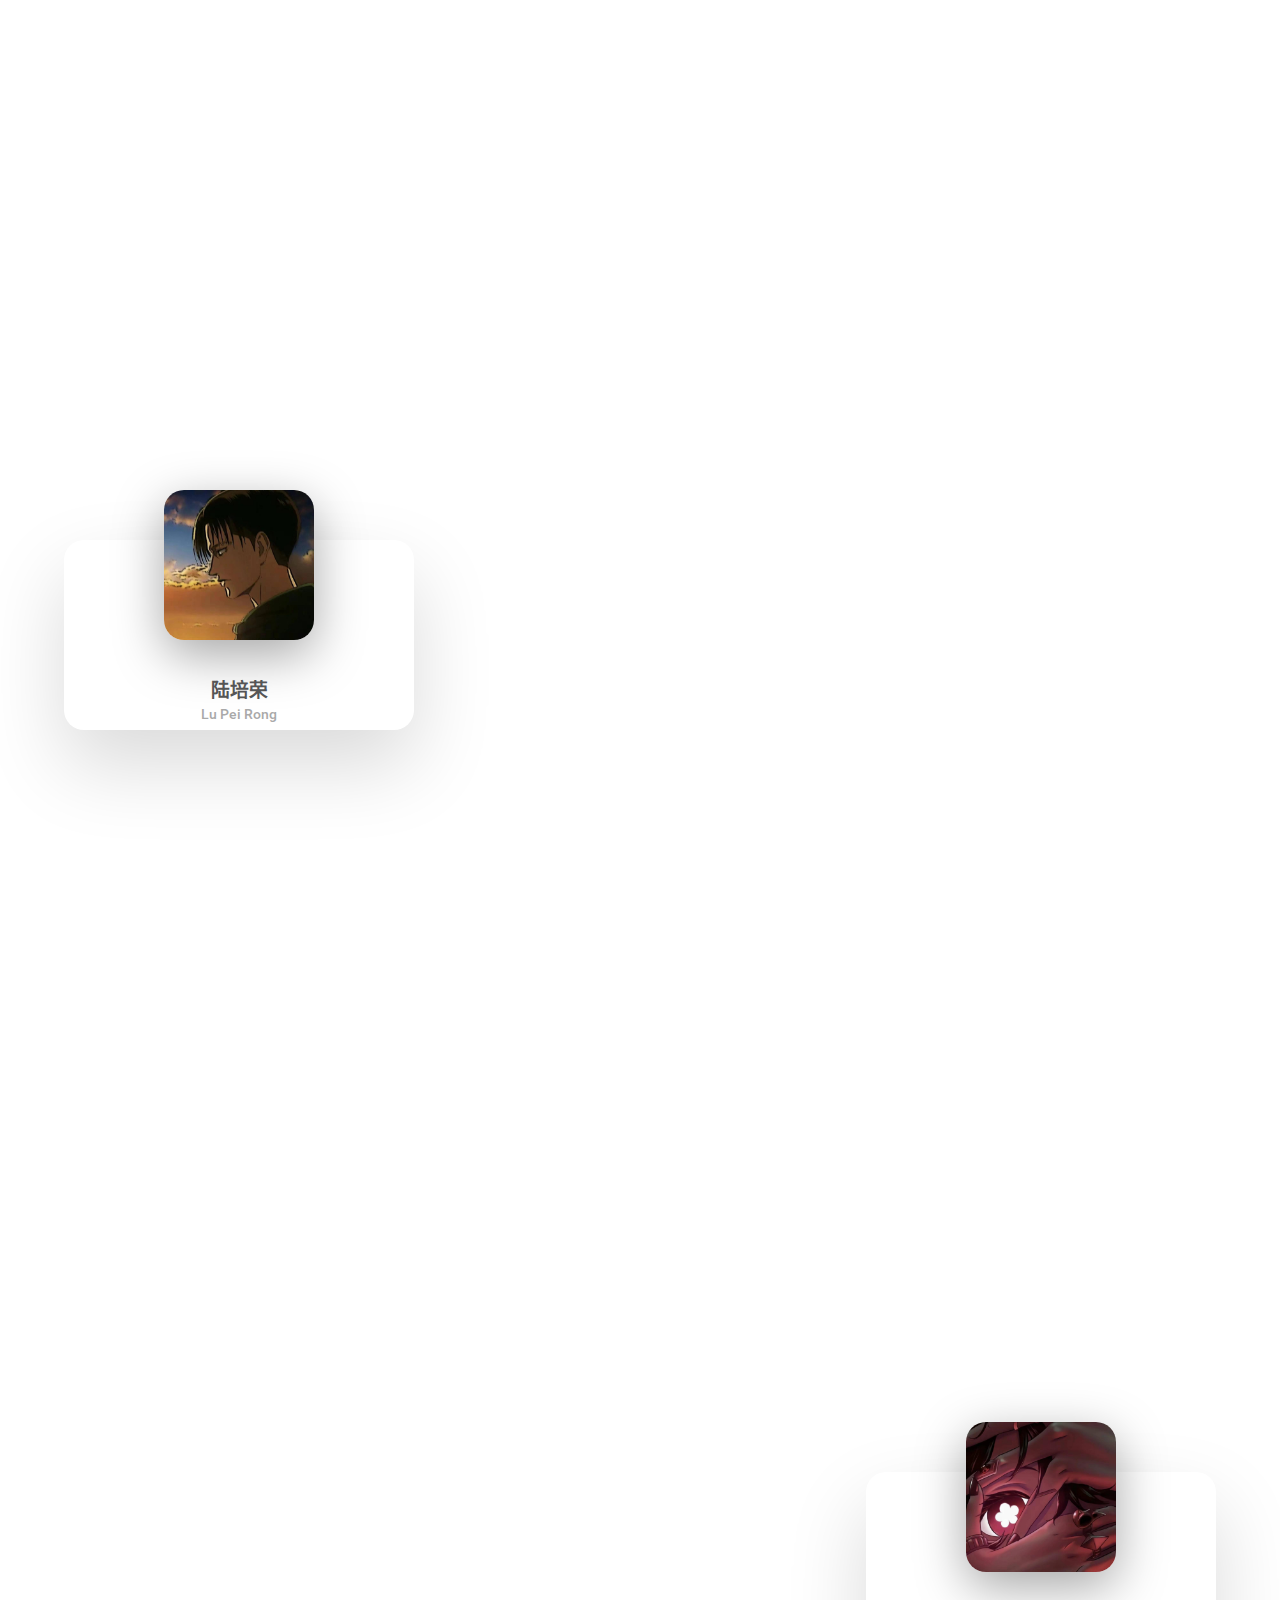
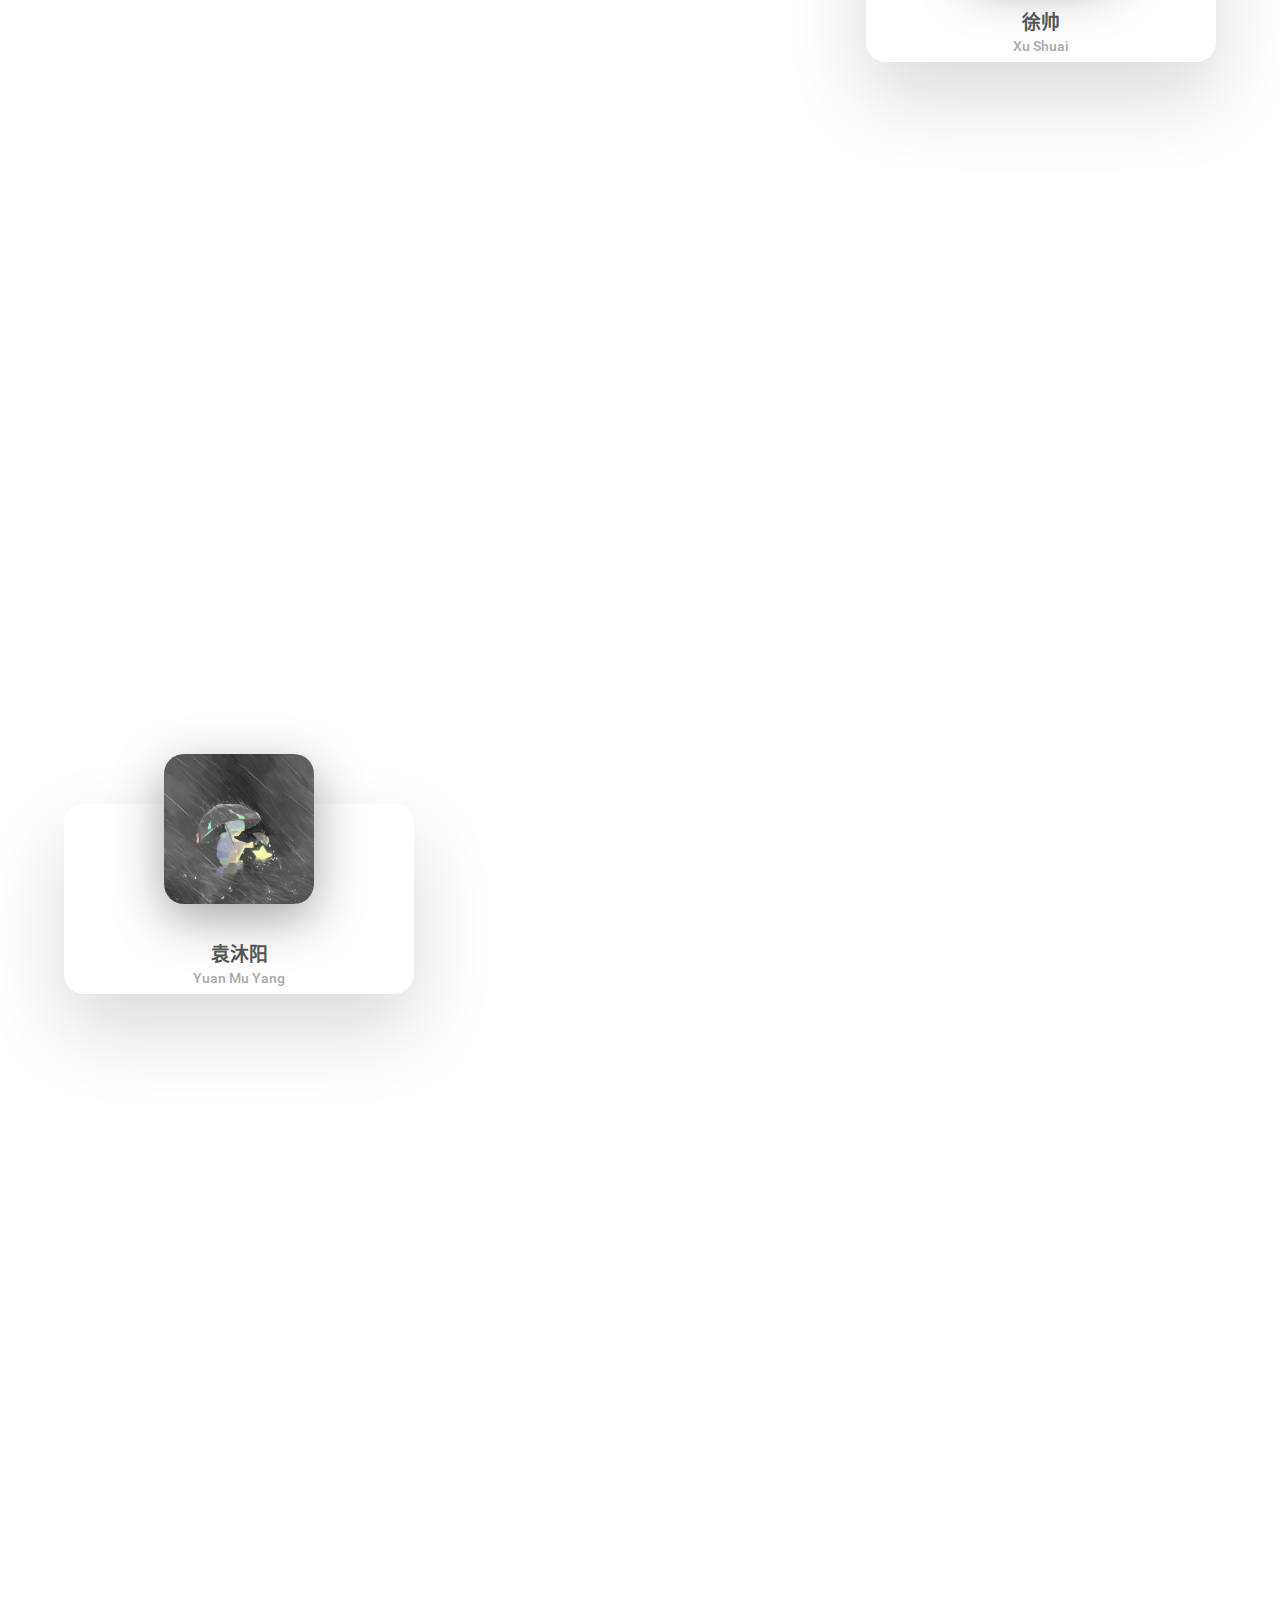
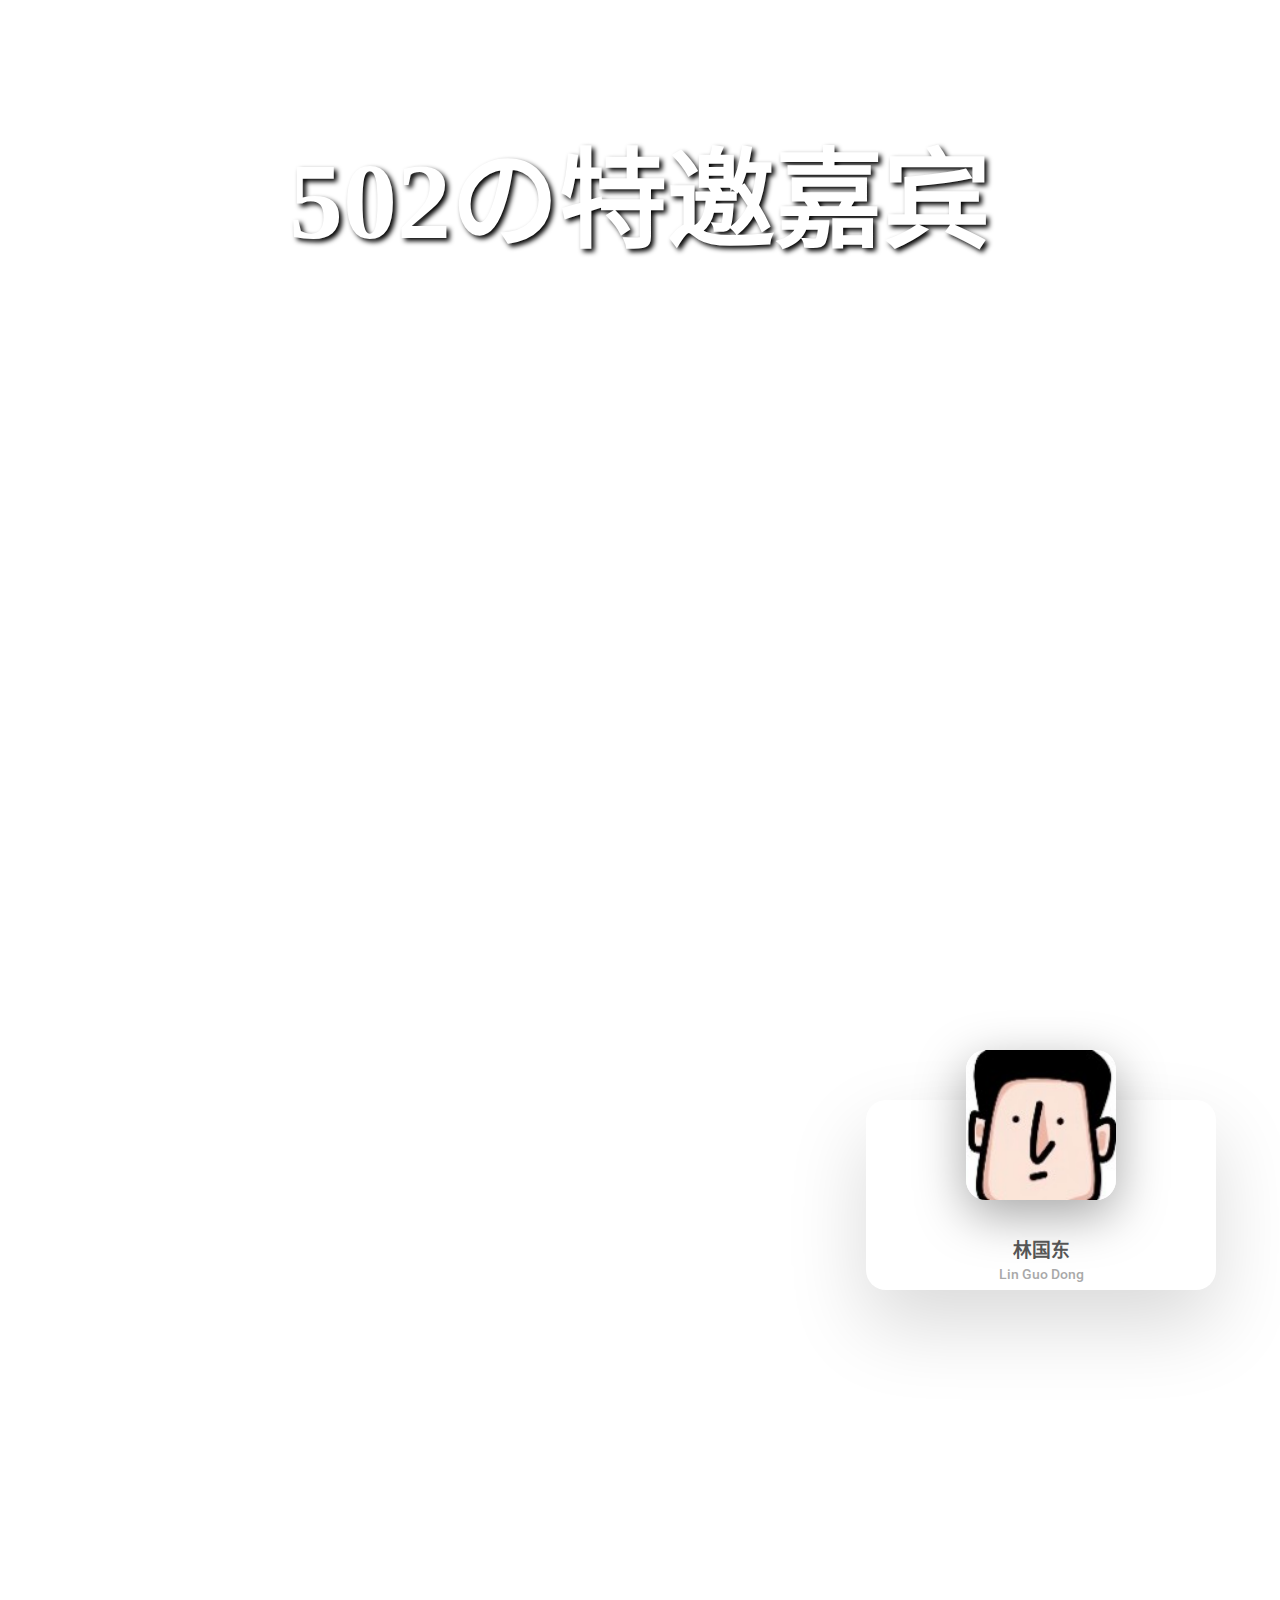
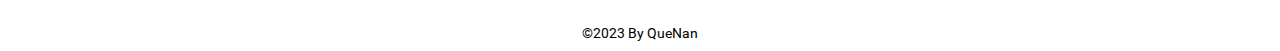
==== commit 265aa89d: "Update index.html" ====
--- a/index.html
+++ b/index.html
@@ -9,7 +9,7 @@
     <link rel="stylesheet" href="css/mdui.min.css">
     <link rel="stylesheet" href="css/font.css">
     <link rel="stylesheet" href="css/index.css">
-    <title>402の小窝|主页</title>
+    <title>502の小窝|主页</title>
 </head>
 
 <body>
@@ -108,7 +108,7 @@
     <header class="header" id="header">
         <section id="img" class="img">
             <h1 class="font6">
-                402の小窝
+                502の小窝
             </h1>
             <div class="text font4"></div>
             <div class="xs">
@@ -167,7 +167,8 @@
             <div class="cr-text">
                 <h1>郭立航</h1>
                 <p>
-                    402の宿舍长(虽然不干事)
+                    402の宿舍长(虽然不干事)<br />
+                    ps：现在已经不是了
                 </p>
             </div>
         </div>
@@ -207,7 +208,7 @@
                         <h2>黄英超<br><span>Huang Ying Chao</span></h2>
                         <div class="data">
                             <h3>打使<br><span>爱好</span></h3>
-                            <h3>402最🗡<br><span>外号</span></h3>
+                            <h3>502最🗡<br><span>外号</span></h3>
                             <h3>肝钻皮<br><span>特长</span></h3>
                         </div>
                         <div class="actionBtn">
@@ -357,7 +358,7 @@
         <div class="header">
             <section id="img-2" class="img">
                 <h1 class="font6">
-                    402の特邀嘉宾
+                    502の特邀嘉宾
                 </h1>
             </section>
         </div>
@@ -397,4 +398,4 @@
     <script src="js/index.js"></script>
 </body>
 
-</html>+</html>
